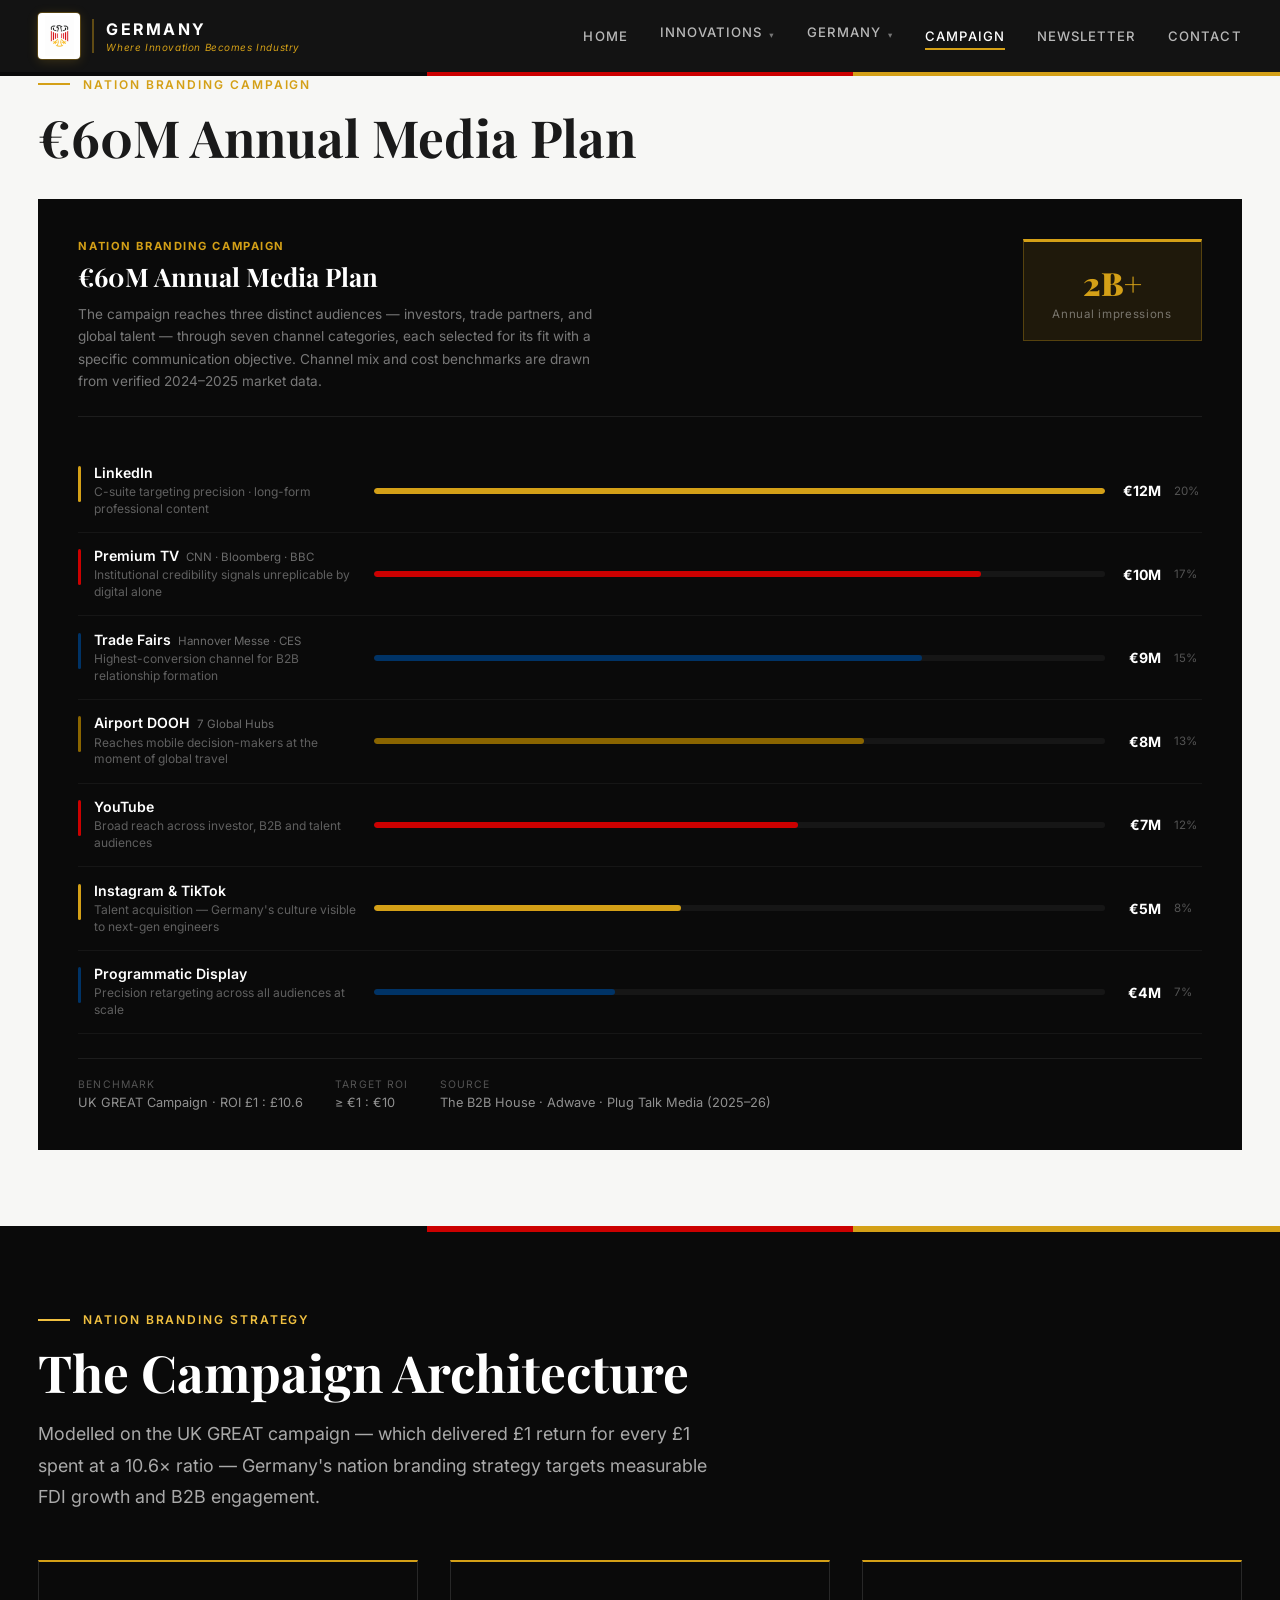
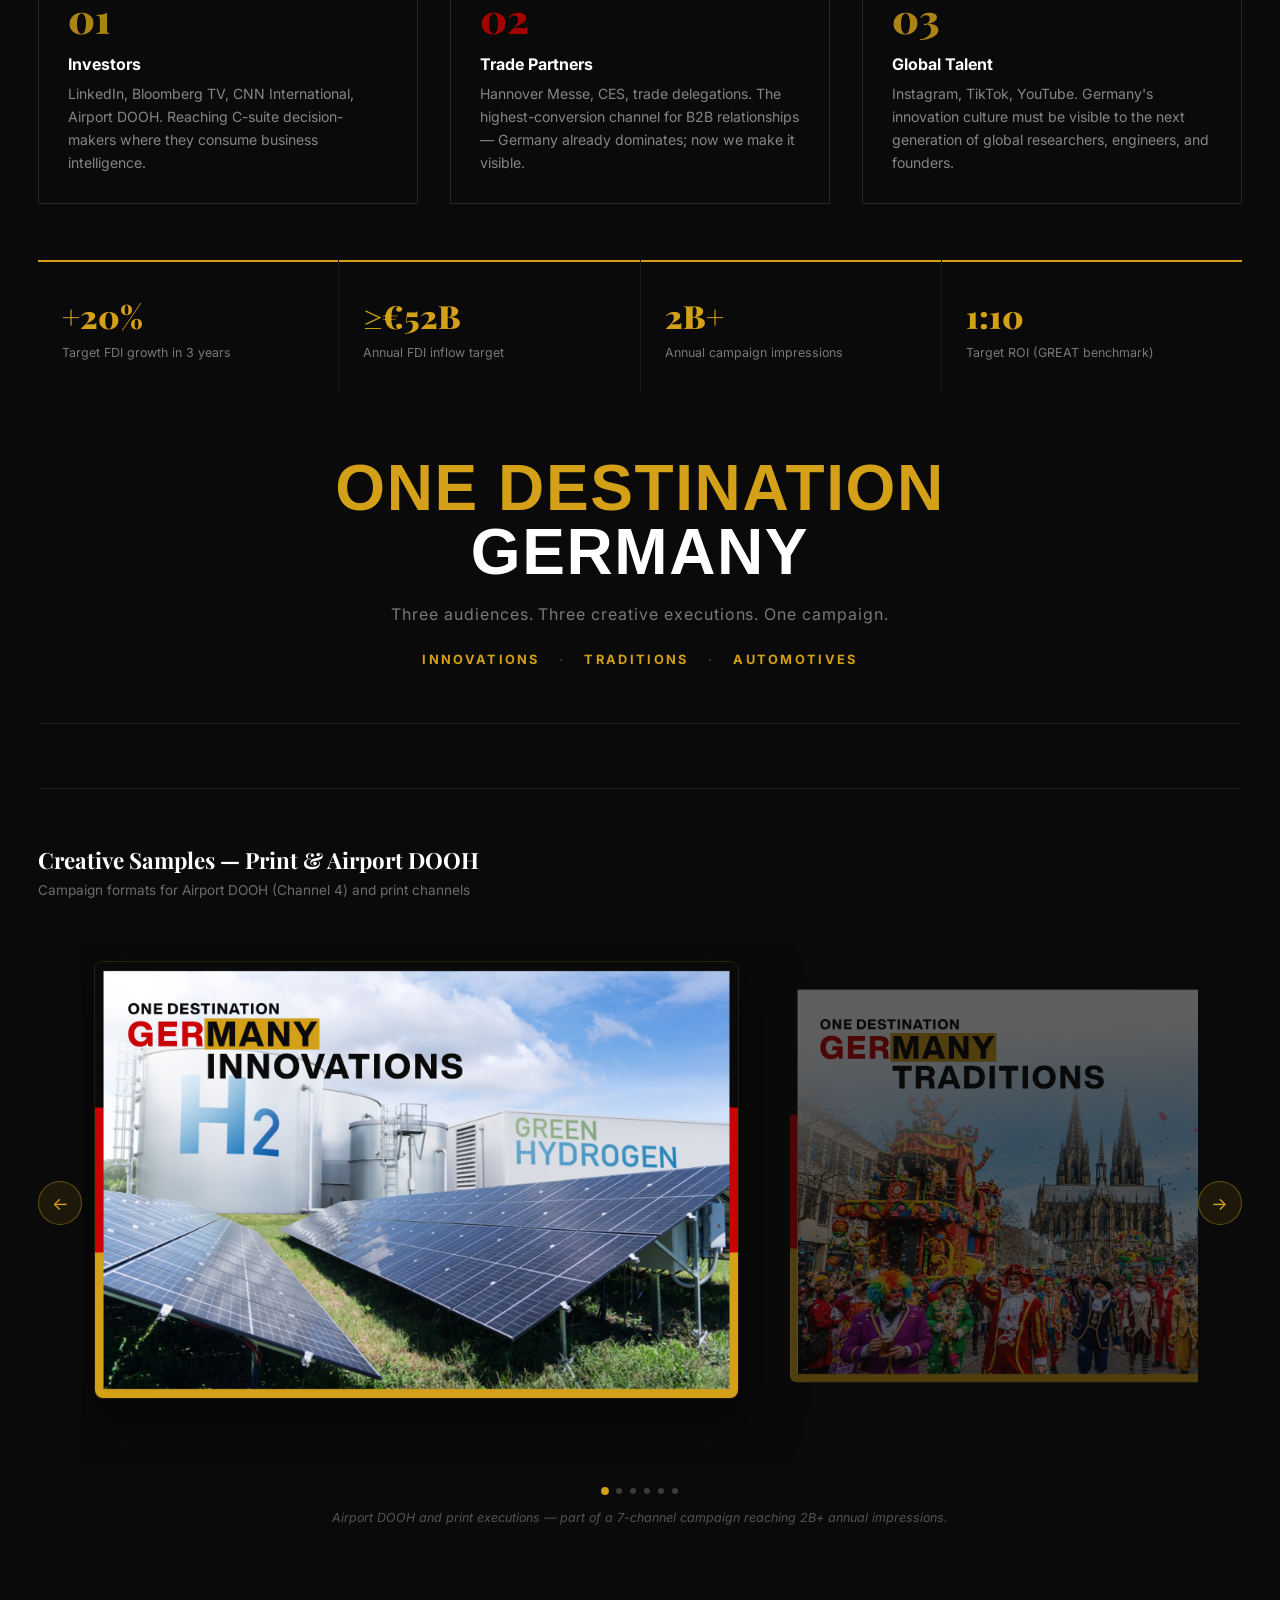
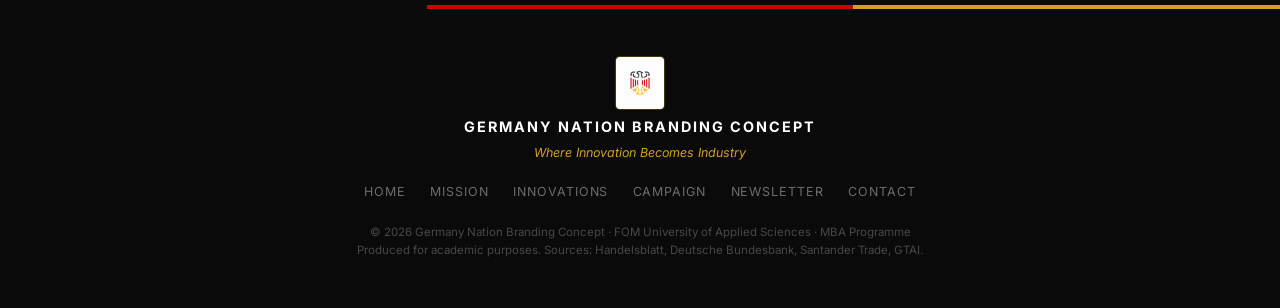
==== campaign.html @ e17a3cd0 "Add GerMANY page, dropdown nav, ONE DESTINATION block, and hash-to-tab JS - New germany.html: 3 full" ====
<!DOCTYPE html>
<html lang="en">
<head>
  <meta charset="UTF-8" />
  <meta name="viewport" content="width=device-width, initial-scale=1.0" />
  <title>Campaign Architecture — Germany Innovation</title>
  <link rel="preconnect" href="https://fonts.googleapis.com" />
  <link href="https://fonts.googleapis.com/css2?family=Playfair+Display:ital,wght@0,400;0,700;0,900;1,400&family=Inter:wght@300;400;500;600;700&display=swap" rel="stylesheet" />
  <link rel="stylesheet" href="style.css" />
</head>
<body>


<!-- ═══════════════════════════════════════════════
     NAVBAR
════════════════════════════════════════════════ -->
<header class="navbar" id="navbar">
  <div class="navbar__inner">
    <a href="index.html" class="navbar__logo">
      <img src="images/Adler_modern.png" class="logo-bundesadler" alt="Bundesadler" />
      <span class="logo-text">GERMANY<span class="logo-sub">Where Innovation Becomes Industry</span></span>
    </a>

        <nav class="navbar__links" id="navLinks">
      <a href="index.html" class="nav-link">Home</a>
      <div class="nav-dropdown">
        <a href="innovations.html" class="nav-link has-dropdown">Innovations <span class="nav-caret">&#9662;</span></a>
        <div class="nav-dropdown__menu">
          <a href="innovations.html#energy">Energy</a>
          <a href="innovations.html#ai">Artificial Intelligence</a>
          <a href="innovations.html#semicon">Semiconductors</a>
          <a href="innovations.html#biotech">Biomedical</a>
          <a href="innovations.html#quantum">Quantum</a>
          <a href="innovations.html#photonics">Photonics</a>
        </div>
      </div>
      <div class="nav-dropdown">
        <a href="germany.html" class="nav-link has-dropdown">GerMANY <span class="nav-caret">&#9662;</span></a>
        <div class="nav-dropdown__menu">
          <a href="germany.html#innovations">GerMANY Innovations</a>
          <a href="germany.html#traditions">GerMANY Traditions</a>
          <a href="germany.html#automotives">GerMANY Automotives</a>
        </div>
      </div>
      <a href="campaign.html" class="nav-link active">Campaign</a>
      <a href="newsletter.html" class="nav-link">Newsletter</a>
      <a href="contact.html" class="nav-link">Contact</a>
    </nav>

    <button class="hamburger" id="hamburger" aria-label="Menu">
      <span></span><span></span><span></span>
    </button>
  </div>
  <!-- German flag stripe -->
  <div class="flag-stripe">
    <div class="stripe black"></div>
    <div class="stripe red"></div>
    <div class="stripe gold"></div>
  </div>
</header>

<!-- MEDIA PLAN -->
<section class="section mission" id="media-plan">
  <div class="section__inner">
    <div class="section__label"><div class="label-line"></div>Nation Branding Campaign</div>
    <h2 class="section__title">€60M Annual Media Plan</h2>
    <!-- Media Plan -->
    <div class="media-plan">
      <div class="media-plan__header">
        <div class="media-plan__title-block">
          <span class="media-plan__label">Nation Branding Campaign</span>
          <h3 class="media-plan__title">€60M Annual Media Plan</h3>
          <p class="media-plan__intro">
            The campaign reaches three distinct audiences — investors, trade partners, and global talent —
            through seven channel categories, each selected for its fit with a specific communication objective.
            Channel mix and cost benchmarks are drawn from verified 2024–2025 market data.
          </p>
        </div>
        <div class="media-plan__total-box">
          <span class="mt-num">2B+</span>
          <span class="mt-label">Annual impressions</span>
        </div>
      </div>

      <div class="media-grid">
        <div class="media-item" data-audience="Investors · B2B">
          <div class="mi-left">
            <div class="mi-color" style="background:#D4A017"></div>
            <div class="mi-meta">
              <span class="mi-channel">LinkedIn</span>
              <span class="mi-why">C-suite targeting precision · long-form professional content</span>
            </div>
          </div>
          <div class="mi-right">
            <div class="mi-bar-wrap">
              <div class="mi-bar" style="--w:100%; background:#D4A017"></div>
            </div>
            <div class="mi-figures">
              <span class="mi-budget">€12M</span>
              <span class="mi-share">20%</span>
            </div>
          </div>
        </div>

        <div class="media-item" data-audience="Investors">
          <div class="mi-left">
            <div class="mi-color" style="background:#CC0000"></div>
            <div class="mi-meta">
              <span class="mi-channel">Premium TV <span class="mi-sub">CNN · Bloomberg · BBC</span></span>
              <span class="mi-why">Institutional credibility signals unreplicable by digital alone</span>
            </div>
          </div>
          <div class="mi-right">
            <div class="mi-bar-wrap">
              <div class="mi-bar" style="--w:83%; background:#CC0000"></div>
            </div>
            <div class="mi-figures">
              <span class="mi-budget">€10M</span>
              <span class="mi-share">17%</span>
            </div>
          </div>
        </div>

        <div class="media-item" data-audience="Investors · B2B">
          <div class="mi-left">
            <div class="mi-color" style="background:#003366"></div>
            <div class="mi-meta">
              <span class="mi-channel">Trade Fairs <span class="mi-sub">Hannover Messe · CES</span></span>
              <span class="mi-why">Highest-conversion channel for B2B relationship formation</span>
            </div>
          </div>
          <div class="mi-right">
            <div class="mi-bar-wrap">
              <div class="mi-bar" style="--w:75%; background:#003366"></div>
            </div>
            <div class="mi-figures">
              <span class="mi-budget">€9M</span>
              <span class="mi-share">15%</span>
            </div>
          </div>
        </div>

        <div class="media-item" data-audience="Investors · B2B">
          <div class="mi-left">
            <div class="mi-color" style="background:#8a6500"></div>
            <div class="mi-meta">
              <span class="mi-channel">Airport DOOH <span class="mi-sub">7 Global Hubs</span></span>
              <span class="mi-why">Reaches mobile decision-makers at the moment of global travel</span>
            </div>
          </div>
          <div class="mi-right">
            <div class="mi-bar-wrap">
              <div class="mi-bar" style="--w:67%; background:#8a6500"></div>
            </div>
            <div class="mi-figures">
              <span class="mi-budget">€8M</span>
              <span class="mi-share">13%</span>
            </div>
          </div>
        </div>

        <div class="media-item" data-audience="All Groups">
          <div class="mi-left">
            <div class="mi-color" style="background:#CC0000"></div>
            <div class="mi-meta">
              <span class="mi-channel">YouTube</span>
              <span class="mi-why">Broad reach across investor, B2B and talent audiences</span>
            </div>
          </div>
          <div class="mi-right">
            <div class="mi-bar-wrap">
              <div class="mi-bar" style="--w:58%; background:#CC0000"></div>
            </div>
            <div class="mi-figures">
              <span class="mi-budget">€7M</span>
              <span class="mi-share">12%</span>
            </div>
          </div>
        </div>

        <div class="media-item" data-audience="Talent">
          <div class="mi-left">
            <div class="mi-color" style="background:#D4A017"></div>
            <div class="mi-meta">
              <span class="mi-channel">Instagram &amp; TikTok</span>
              <span class="mi-why">Talent acquisition — Germany's culture visible to next-gen engineers</span>
            </div>
          </div>
          <div class="mi-right">
            <div class="mi-bar-wrap">
              <div class="mi-bar" style="--w:42%; background:#D4A017"></div>
            </div>
            <div class="mi-figures">
              <span class="mi-budget">€5M</span>
              <span class="mi-share">8%</span>
            </div>
          </div>
        </div>

        <div class="media-item" data-audience="All Groups">
          <div class="mi-left">
            <div class="mi-color" style="background:#003366"></div>
            <div class="mi-meta">
              <span class="mi-channel">Programmatic Display</span>
              <span class="mi-why">Precision retargeting across all audiences at scale</span>
            </div>
          </div>
          <div class="mi-right">
            <div class="mi-bar-wrap">
              <div class="mi-bar" style="--w:33%; background:#003366"></div>
            </div>
            <div class="mi-figures">
              <span class="mi-budget">€4M</span>
              <span class="mi-share">7%</span>
            </div>
          </div>
        </div>
      </div>

      <div class="media-plan__footer">
        <div class="mpf-item">
          <span class="mpf-label">Benchmark</span>
          <span class="mpf-val">UK GREAT Campaign · ROI £1 : £10.6</span>
        </div>
        <div class="mpf-item">
          <span class="mpf-label">Target ROI</span>
          <span class="mpf-val">≥ €1 : €10</span>
        </div>
        <div class="mpf-item">
          <span class="mpf-label">Source</span>
          <span class="mpf-val">The B2B House · Adwave · Plug Talk Media (2025–26)</span>
        </div>
      </div>
    </div>
  </div>
</section>

<!-- ═══════════════════════════════════════════════
     CAMPAIGN SECTION
════════════════════════════════════════════════ -->
<section class="section campaign" id="campaign">
  <div class="campaign__bg">
    <div class="campaign__flag-bar">
      <div class="fb black"></div>
      <div class="fb red"></div>
      <div class="fb gold"></div>
    </div>
  </div>
  <div class="section__inner campaign__inner">
    <div class="section__label light">
      <div class="label-line light"></div>
      Nation Branding Strategy
    </div>
    <h2 class="section__title light">The Campaign Architecture</h2>
    <p class="section__lead light">
      Modelled on the UK GREAT campaign — which delivered £1 return for every £1 spent at a 10.6× ratio —
      Germany's nation branding strategy targets measurable FDI growth and B2B engagement.
    </p>

    <div class="campaign__pillars">
      <div class="pillar">
        <div class="pillar__num gold-text">01</div>
        <h4>Investors</h4>
        <p>LinkedIn, Bloomberg TV, CNN International, Airport DOOH. Reaching C-suite decision-makers where they consume business intelligence.</p>
      </div>
      <div class="pillar">
        <div class="pillar__num red-text">02</div>
        <h4>Trade Partners</h4>
        <p>Hannover Messe, CES, trade delegations. The highest-conversion channel for B2B relationships — Germany already dominates; now we make it visible.</p>
      </div>
      <div class="pillar">
        <div class="pillar__num gold-text">03</div>
        <h4>Global Talent</h4>
        <p>Instagram, TikTok, YouTube. Germany's innovation culture must be visible to the next generation of global researchers, engineers, and founders.</p>
      </div>
    </div>

    <div class="kpi-row">
      <div class="kpi"><span class="kpi-val">+20%</span><span class="kpi-label">Target FDI growth in 3 years</span></div>
      <div class="kpi"><span class="kpi-val">≥€52B</span><span class="kpi-label">Annual FDI inflow target</span></div>
      <div class="kpi"><span class="kpi-val">2B+</span><span class="kpi-label">Annual campaign impressions</span></div>
      <div class="kpi"><span class="kpi-val">1:10</span><span class="kpi-label">Target ROI (GREAT benchmark)</span></div>
    </div>

    <!-- ── ONE DESTINATION ──────────────────────────────── -->
    <div class="one-dest">
      <div class="one-dest__headline">
        <span class="one-dest__od">ONE DESTINATION</span>
        <span class="one-dest__name">GerMANY</span>
      </div>
      <p class="one-dest__sub">Three audiences. Three creative executions. One campaign.</p>
      <div class="one-dest__labels">
        <a href="germany.html#innovations" class="one-dest__label">INNOVATIONS</a>
        <span class="one-dest__dot">&middot;</span>
        <a href="germany.html#traditions" class="one-dest__label">TRADITIONS</a>
        <span class="one-dest__dot">&middot;</span>
        <a href="germany.html#automotives" class="one-dest__label">AUTOMOTIVES</a>
      </div>
    </div>

    <!-- ── Poster Carousel ─────────────────────────────── -->
    <div class="carousel-block">
      <h3 class="carousel-block__title">Creative Samples — Print &amp; Airport DOOH</h3>
      <p class="carousel-block__sub">Campaign formats for Airport DOOH (Channel 4) and print channels</p>

      <div class="carousel" id="posterCarousel">
        <button class="carousel__arrow carousel__arrow--prev" onclick="carouselPrev()" aria-label="Previous">&#8592;</button>
        <div class="carousel__track-wrap">
          <div class="carousel__track" id="carouselTrack">
            <div class="carousel__slide">
              <img src="images/poster-innovations-hydrogen.jpeg" alt="Innovations — Green Hydrogen" />
            </div>
            <div class="carousel__slide">
              <img src="images/poster-traditions-carnival.jpeg" alt="Traditions — Cologne Carnival" />
            </div>
            <div class="carousel__slide">
              <img src="images/poster-traditions-christmas.jpeg" alt="Traditions — Dresden Christmas Market" />
            </div>
            <div class="carousel__slide">
              <img src="images/poster-automotives-mercedes.jpeg" alt="Automotives — Mercedes" />
            </div>
            <div class="carousel__slide">
              <img src="images/poster-mockup-airport.jpeg" alt="Airport DOOH Mockup" />
            </div>
            <div class="carousel__slide">
              <img src="images/poster-mockup-newspaper.jpeg" alt="Newspaper Print Mockup" />
            </div>
          </div>
        </div>
        <button class="carousel__arrow carousel__arrow--next" onclick="carouselNext()" aria-label="Next">&#8594;</button>
      </div>

      <div class="carousel__dots" id="carouselDots"></div>
      <p class="carousel__caption">Airport DOOH and print executions — part of a 7-channel campaign reaching 2B+ annual impressions.</p>
    </div>

  </div>
</section>

<!-- ═══════════════════════════════════════════════
     FOOTER
════════════════════════════════════════════════ -->
<footer class="footer">
  <div class="flag-stripe">
    <div class="stripe black"></div>
    <div class="stripe red"></div>
    <div class="stripe gold"></div>
  </div>
  <div class="footer__inner">
    <div class="footer__brand">
      <img src="images/Adler_modern.png" class="footer-adler" alt="Bundesadler" />
      <span class="footer__name">GERMANY NATION BRANDING CONCEPT</span>
      <span class="footer__tagline">Where Innovation Becomes Industry</span>
    </div>
    <div class="footer__links">
      <a href="index.html">Home</a>
      <a href="index.html">Mission</a>
      <a href="innovations.html">Innovations</a>
      <a href="campaign.html">Campaign</a>
      <a href="newsletter.html">Newsletter</a>
      <a href="contact.html">Contact</a>
    </div>
    <div class="footer__copy">
      © 2026 Germany Nation Branding Concept · FOM University of Applied Sciences · MBA Programme<br/>
      Produced for academic purposes. Sources: Handelsblatt, Deutsche Bundesbank, Santander Trade, GTAI.
    </div>
  </div>
</footer>
<script src="script.js"></script>
</body>
</html>
---- style.css ----
/* ═══════════════════════════════════════════════
   VARIABLES & RESET
════════════════════════════════════════════════ */
:root {
  --black:   #0a0a0a;
  --red:     #CC0000;
  --gold:    #D4A017;
  --gold-lt: #F0C040;
  --navy:    #003366;
  --white:   #FFFFFF;
  --grey-1:  #F7F7F5;
  --grey-2:  #E8E6E0;
  --grey-3:  #999;
  --text:    #1a1a1a;

  --ff-serif: 'Playfair Display', Georgia, serif;
  --ff-sans:  'Inter', system-ui, sans-serif;

  --nav-h: 72px;
  --max-w: 1760px;
  --pad:   clamp(1.5rem, 3vw, 3.5rem);
}

*, *::before, *::after { box-sizing: border-box; margin: 0; padding: 0; }
html { scroll-behavior: smooth; font-size: 16px; }
body { font-family: var(--ff-sans); color: var(--text); background: var(--white); overflow-x: hidden; }
img, svg { display: block; }
a { color: inherit; text-decoration: none; }
button { cursor: pointer; border: none; background: none; font-family: var(--ff-sans); }

/* ═══════════════════════════════════════════════
   FLAG STRIPE
════════════════════════════════════════════════ */
.flag-stripe { display: flex; height: 4px; width: 100%; }
.flag-stripe .stripe { flex: 1; }
.stripe.black, .fb.black { background: var(--black); }
.stripe.red,   .fb.red   { background: var(--red); }
.stripe.gold,  .fb.gold  { background: var(--gold); }

/* ═══════════════════════════════════════════════
   NAVBAR
════════════════════════════════════════════════ */
.navbar {
  position: fixed; top: 0; left: 0; right: 0; z-index: 1000;
  background: rgba(10,10,10,0.96);
  backdrop-filter: blur(12px);
  -webkit-backdrop-filter: blur(12px);
  transition: box-shadow 0.3s;
}
.navbar.scrolled { box-shadow: 0 2px 24px rgba(0,0,0,0.4); }
.navbar__inner {
  max-width: var(--max-w);
  margin: 0 auto;
  padding: 0 var(--pad);
  height: var(--nav-h);
  display: flex;
  align-items: center;
  justify-content: space-between;
}

.navbar__logo {
  display: flex; align-items: center; gap: 0.75rem;
  font-family: var(--ff-sans); font-weight: 700; color: var(--white);
  letter-spacing: 0.04em;
}
.logo-bundesadler {
  width: 42px; height: 46px;
  object-fit: contain;
  flex-shrink: 0;
  background: white;
  border-radius: 4px;
  padding: 3px;
  box-shadow: 0 0 0 1px rgba(212,160,23,0.3), 0 2px 12px rgba(212,160,23,0.2);
  transition: box-shadow 0.3s;
}
.navbar__logo:hover .logo-bundesadler {
  box-shadow: 0 0 0 2px var(--gold), 0 4px 20px rgba(212,160,23,0.4);
}
.logo-text {
  font-size: 1rem; letter-spacing: 0.14em; color: var(--white);
  text-transform: uppercase;
  border-left: 2px solid rgba(212,160,23,0.4);
  padding-left: 0.75rem;
}
.logo-sub {
  color: var(--gold); font-weight: 400; font-size: 0.62rem;
  display: block; letter-spacing: 0.06em;
  text-transform: none; margin-top: 2px;
  font-style: italic;
}

.navbar__links { display: flex; gap: 2rem; }
.nav-link {
  font-size: 0.82rem; font-weight: 500; letter-spacing: 0.08em;
  color: rgba(255,255,255,0.7); text-transform: uppercase;
  padding: 0.4rem 0; position: relative;
  transition: color 0.2s;
}
.nav-link::after {
  content: ''; position: absolute; bottom: 0; left: 0; right: 0;
  height: 2px; background: var(--gold);
  transform: scaleX(0); transform-origin: left;
  transition: transform 0.25s ease;
}
.nav-link:hover, .nav-link.active { color: var(--white); }
.nav-link:hover::after, .nav-link.active::after { transform: scaleX(1); }

/* ── Dropdown navigation ─────────────────────── */
.nav-caret { font-size: 0.65em; opacity: 0.6; margin-left: 2px; }
.nav-dropdown { position: relative; }
.nav-dropdown__menu {
  position: absolute;
  top: calc(100% + 14px); left: 50%;
  transform: translateX(-50%) translateY(-6px);
  min-width: 210px;
  background: rgba(10,10,10,0.98);
  border: 1px solid rgba(212,160,23,0.18);
  border-top: 2px solid var(--gold);
  padding: 0.4rem 0;
  opacity: 0; pointer-events: none;
  transition: opacity 0.18s ease, transform 0.18s ease;
  z-index: 500;
}
.nav-dropdown:hover .nav-dropdown__menu,
.nav-dropdown.open .nav-dropdown__menu {
  opacity: 1; pointer-events: auto;
  transform: translateX(-50%) translateY(0);
}
.nav-dropdown__menu a {
  display: block;
  padding: 0.55rem 1.2rem;
  font-size: 0.78rem; font-weight: 500;
  letter-spacing: 0.06em; text-transform: none;
  color: rgba(255,255,255,0.65);
  transition: color 0.15s, background 0.15s;
  white-space: nowrap;
}
.nav-dropdown__menu a:hover { color: var(--gold); background: rgba(212,160,23,0.05); }

.hamburger { display: none; flex-direction: column; gap: 5px; padding: 8px; }
.hamburger span { display: block; width: 24px; height: 2px; background: var(--white); transition: all 0.3s; }
.hamburger.open span:nth-child(1) { transform: translateY(7px) rotate(45deg); }
.hamburger.open span:nth-child(2) { opacity: 0; }
.hamburger.open span:nth-child(3) { transform: translateY(-7px) rotate(-45deg); }

/* ═══════════════════════════════════════════════
   HERO
════════════════════════════════════════════════ */
.hero {
  min-height: 100vh;
  background: var(--black);
  display: flex; align-items: center;
  padding: calc(var(--nav-h) + 2rem) var(--pad) 4rem;
  position: relative; overflow: hidden;
}

.hero__bg-text {
  position: absolute;
  font-family: var(--ff-serif);
  font-size: clamp(80px, 18vw, 220px);
  font-weight: 900;
  color: rgba(255,255,255,0.02);
  letter-spacing: 0.05em;
  top: 50%; left: 50%;
  transform: translate(-50%,-50%);
  white-space: nowrap;
  pointer-events: none;
  user-select: none;
}

.hero__content {
  max-width: var(--max-w); margin: 0 auto; position: relative; z-index: 2;
  flex: 1;
}
.hero__eyebrow {
  display: flex; align-items: center; gap: 0.5rem;
  font-size: 0.78rem; letter-spacing: 0.14em; text-transform: uppercase;
  color: rgba(255,255,255,0.5); margin-bottom: 1.5rem;
}
.flag-dot { width: 8px; height: 8px; border-radius: 50%; }
.black-dot { background: #444; }
.red-dot   { background: var(--red); }
.gold-dot  { background: var(--gold); }

.hero__title {
  font-family: var(--ff-serif);
  font-size: clamp(2.8rem, 7vw, 5.5rem);
  font-weight: 900;
  color: var(--white);
  line-height: 1.05;
  margin-bottom: 1.5rem;
}
.hero__title em {
  font-style: italic;
  color: var(--gold);
  display: block;
}

.hero__subtitle {
  font-size: clamp(1rem, 1.5vw, 1.2rem);
  color: rgba(255,255,255,0.6);
  max-width: 580px;
  line-height: 1.7;
  margin-bottom: 2.5rem;
}

.hero__stats {
  display: flex; gap: 1.5rem; flex-wrap: wrap;
  margin-bottom: 2.5rem;
}
.stat-card {
  background: rgba(255,255,255,0.04);
  border: 1px solid rgba(255,255,255,0.08);
  border-top: 2px solid var(--gold);
  padding: 1.2rem 2rem;
  flex: 1; min-width: 160px;
}
.stat-num {
  display: block; font-size: 1.5rem; font-weight: 700; color: var(--gold);
  font-family: var(--ff-serif); margin-bottom: 0.3rem;
}
.stat-label { font-size: 0.75rem; color: rgba(255,255,255,0.5); letter-spacing: 0.06em; }

.hero__cta { display: flex; gap: 1rem; flex-wrap: wrap; }

/* Buttons */
.btn {
  display: inline-flex; align-items: center;
  padding: 0.85rem 2rem;
  font-size: 0.85rem; font-weight: 600; letter-spacing: 0.08em; text-transform: uppercase;
  transition: all 0.25s;
}
.btn--gold {
  background: var(--gold); color: var(--black);
}
.btn--gold:hover { background: var(--gold-lt); transform: translateY(-2px); box-shadow: 0 8px 24px rgba(212,160,23,0.3); }
.btn--outline {
  border: 1px solid rgba(255,255,255,0.3); color: var(--white);
}
.btn--outline:hover { border-color: var(--gold); color: var(--gold); }
.btn--full { width: 100%; justify-content: center; }

/* ── Hero flag background (real photo) ────────── */
.hero__flag-bg {
  position: absolute;
  right: 0; top: 0; bottom: 0;
  width: 48%;
  overflow: hidden;
  pointer-events: none;
  clip-path: polygon(6% 0, 100% 0, 100% 100%, 0% 100%);
}
.hero__flag-photo {
  width: 100%; height: 100%;
  object-fit: cover;
  object-position: center;
  opacity: 0.35;
  display: block;
}
.hfb-grid {
  position: absolute; inset: 0;
  background-image:
    linear-gradient(rgba(255,255,255,0.04) 1px, transparent 1px),
    linear-gradient(90deg, rgba(255,255,255,0.04) 1px, transparent 1px);
  background-size: 44px 44px;
  z-index: 1;
}
/* Fade the flag into the black hero on the left */
.hero__flag-bg::before {
  content: '';
  position: absolute; inset: 0; z-index: 2;
  background: linear-gradient(to right, var(--black) 0%, rgba(10,10,10,0.5) 30%, transparent 60%);
}
/* Bottom fade */
.hero__flag-bg::after {
  content: '';
  position: absolute; inset: 0; z-index: 2;
  background: linear-gradient(to top, var(--black) 0%, transparent 20%);
}

/* Eagle */
.hero__eagle {
  position: absolute; right: clamp(2rem, 7vw, 7rem); top: 50%;
  transform: translateY(-50%);
  width: clamp(180px, 24vw, 320px);
  pointer-events: none;
  z-index: 4;
  filter: drop-shadow(0 8px 40px rgba(0,0,0,0.8));
}
.eagle-img {
  width: 100%; height: auto;
  display: block;
  /* Invert black eagle → white, then screen removes the black bg */
  filter: invert(1) drop-shadow(0 0 32px rgba(255,255,255,0.15));
  mix-blend-mode: screen;
  opacity: 0.88;
}

/* Scroll indicator */
.hero__scroll {
  position: absolute; bottom: 2rem; left: 50%;
  transform: translateX(-50%);
  display: flex; flex-direction: column; align-items: center; gap: 0.5rem;
  font-size: 0.7rem; letter-spacing: 0.14em; text-transform: uppercase;
  color: rgba(255,255,255,0.3);
}
.scroll-line {
  width: 1px; height: 40px;
  background: linear-gradient(to bottom, rgba(255,255,255,0.3), transparent);
  animation: scrollPulse 2s ease-in-out infinite;
}
@keyframes scrollPulse { 0%,100%{opacity:0.3} 50%{opacity:1} }

/* ═══════════════════════════════════════════════
   SECTIONS SHARED
════════════════════════════════════════════════ */
.section { padding: clamp(4rem, 6vw, 6rem) var(--pad); }
.section__inner { max-width: var(--max-w); margin: 0 auto; width: 100%; }
.section__label {
  display: flex; align-items: center; gap: 0.8rem;
  font-size: 0.75rem; font-weight: 600; letter-spacing: 0.16em; text-transform: uppercase;
  color: var(--gold); margin-bottom: 1rem;
}
.section__label.light { color: var(--gold-lt); }
.label-line { width: 32px; height: 2px; background: var(--gold); }
.label-line.light { background: var(--gold-lt); }
.section__title {
  font-family: var(--ff-serif);
  font-size: clamp(2rem, 4vw, 3.2rem);
  font-weight: 700; line-height: 1.15;
  margin-bottom: 1rem;
}
.section__title.light { color: var(--white); }
.section__lead {
  font-size: clamp(1rem, 1.4vw, 1.15rem);
  color: var(--grey-3); line-height: 1.75;
  max-width: 700px; margin-bottom: 3rem;
}
.section__lead.light { color: rgba(255,255,255,0.65); }

/* ═══════════════════════════════════════════════
   MISSION
════════════════════════════════════════════════ */
.mission { background: var(--grey-1); }
.mission__grid {
  display: grid;
  grid-template-columns: repeat(4, 1fr);
  gap: 1.5rem; margin-bottom: 4rem;
}
.mission__card {
  background: var(--white);
  padding: 2rem;
  border-bottom: 3px solid transparent;
  transition: border-color 0.3s, box-shadow 0.3s;
}
.mission__card:hover { border-color: var(--gold); box-shadow: 0 8px 32px rgba(0,0,0,0.08); }
.card-icon { font-size: 1.8rem; margin-bottom: 1rem; }
.mission__card h3 { font-size: 1.05rem; font-weight: 700; margin-bottom: 0.6rem; }
.mission__card p { font-size: 0.9rem; color: #555; line-height: 1.65; }

.positioning {
  background: var(--black); padding: 3rem;
  text-align: center; margin-bottom: 3rem;
  position: relative;
}
.positioning::before, .positioning::after {
  content: ''; position: absolute; left: 0; right: 0; height: 3px;
}
.positioning::before { top: 0; background: linear-gradient(to right, var(--black), var(--red), var(--gold)); }
.positioning::after  { bottom: 0; background: linear-gradient(to right, var(--gold), var(--red), var(--black)); }
.positioning__quote {
  font-family: var(--ff-serif); font-style: italic;
  font-size: clamp(1.1rem, 2.2vw, 1.6rem);
  color: var(--white); line-height: 1.5;
  margin-bottom: 0.8rem;
}
.positioning__label { font-size: 0.75rem; color: var(--gold); letter-spacing: 0.12em; text-transform: uppercase; }

/* ── Media Plan ─────────────────────────────────── */
.media-plan {
  background: var(--black);
  padding: 2.5rem;
  margin-top: 2rem;
}
.media-plan__header {
  display: flex; justify-content: space-between; align-items: flex-start;
  gap: 2rem; flex-wrap: wrap; margin-bottom: 2rem;
  border-bottom: 1px solid rgba(255,255,255,0.08);
  padding-bottom: 1.5rem;
}
.media-plan__label {
  font-size: 0.7rem; font-weight: 700; letter-spacing: 0.14em;
  text-transform: uppercase; color: var(--gold); margin-bottom: 0.4rem;
  display: block;
}
.media-plan__title {
  font-family: var(--ff-serif); font-size: 1.6rem; font-weight: 700;
  color: var(--white); margin-bottom: 0.6rem;
}
.media-plan__intro {
  font-size: 0.85rem; color: rgba(255,255,255,0.45); line-height: 1.65;
  max-width: 520px;
}
.media-plan__total-box {
  background: rgba(212,160,23,0.1);
  border: 1px solid rgba(212,160,23,0.3);
  border-top: 3px solid var(--gold);
  padding: 1.2rem 1.8rem;
  text-align: center; flex-shrink: 0;
}
.mt-num  { display: block; font-family: var(--ff-serif); font-size: 2rem; font-weight: 900; color: var(--gold); }
.mt-label { display: block; font-size: 0.72rem; color: rgba(255,255,255,0.4); margin-top: 0.2rem; letter-spacing: 0.06em; }

/* Channel rows */
.media-grid { display: flex; flex-direction: column; gap: 0; }
.media-item {
  display: flex; align-items: center;
  gap: 1rem; padding: 0.9rem 0;
  border-bottom: 1px solid rgba(255,255,255,0.05);
  flex-wrap: wrap;
}
.media-item::before {
  content: attr(data-audience);
  display: none; /* shown on hover via JS if needed */
}
.mi-left {
  display: flex; align-items: flex-start; gap: 0.8rem;
  flex: 0 0 280px; min-width: 220px;
}
.mi-color { width: 3px; min-height: 36px; border-radius: 2px; flex-shrink: 0; margin-top: 2px; }
.mi-meta { display: flex; flex-direction: column; gap: 0.2rem; }
.mi-channel {
  font-size: 0.88rem; font-weight: 600; color: var(--white);
  display: flex; align-items: baseline; gap: 0.4rem; flex-wrap: wrap;
}
.mi-sub { font-size: 0.72rem; font-weight: 400; color: rgba(255,255,255,0.4); }
.mi-why { font-size: 0.75rem; color: rgba(255,255,255,0.35); line-height: 1.4; }

.mi-right {
  display: flex; align-items: center; gap: 1rem; flex: 1; min-width: 160px;
}
.mi-bar-wrap {
  flex: 1; background: rgba(255,255,255,0.05);
  height: 6px; border-radius: 3px; overflow: hidden;
}
.mi-bar {
  height: 100%; width: var(--w);
  border-radius: 3px;
  transition: width 1.2s ease;
}
.mi-figures {
  display: flex; gap: 0.8rem; align-items: center;
  flex-shrink: 0;
}
.mi-budget { font-size: 0.88rem; font-weight: 700; color: var(--white); width: 40px; text-align: right; }
.mi-share  { font-size: 0.72rem; color: rgba(255,255,255,0.3); width: 28px; }

/* Footer row */
.media-plan__footer {
  display: flex; gap: 2rem; flex-wrap: wrap;
  margin-top: 1.5rem;
  padding-top: 1.2rem;
  border-top: 1px solid rgba(255,255,255,0.08);
}
.mpf-item { display: flex; flex-direction: column; gap: 0.2rem; }
.mpf-label { font-size: 0.65rem; color: rgba(255,255,255,0.3); text-transform: uppercase; letter-spacing: 0.1em; }
.mpf-val   { font-size: 0.8rem; color: rgba(255,255,255,0.55); }

/* ═══════════════════════════════════════════════
   INNOVATIONS
════════════════════════════════════════════════ */
.innovations { background: var(--white); }

.tabs {
  display: flex; gap: 0.5rem; flex-wrap: wrap;
  border-bottom: 2px solid var(--grey-2);
  margin-bottom: 2.5rem;
}
.tab-btn {
  padding: 0.7rem 1.5rem;
  font-size: 0.85rem; font-weight: 600;
  color: var(--grey-3);
  border-bottom: 3px solid transparent;
  margin-bottom: -2px;
  transition: all 0.2s;
  letter-spacing: 0.02em;
}
.tab-btn:hover { color: var(--text); }
.tab-btn.active { color: var(--navy); border-bottom-color: var(--gold); }

.tab-content { display: none; }
.tab-content.active { display: block; }

.spotlight-hero {
  background: var(--grey-1);
  padding: 2rem 2.5rem;
  border-left: 4px solid var(--gold);
  margin-bottom: 2rem;
  position: relative;
}
.spotlight-badge {
  display: inline-block;
  background: var(--gold); color: var(--black);
  font-size: 0.7rem; font-weight: 700; letter-spacing: 0.1em; text-transform: uppercase;
  padding: 0.25rem 0.75rem;
  margin-bottom: 0.8rem;
}
.spotlight-hero h3 {
  font-family: var(--ff-serif); font-size: clamp(1.2rem, 2.5vw, 1.8rem);
  margin-bottom: 0.8rem;
}
.spotlight-lead { font-size: 1rem; color: #555; line-height: 1.7; }

.company-cards {
  display: grid;
  grid-template-columns: repeat(3, 1fr);
  gap: 1.5rem; margin-bottom: 2rem;
}
.company-card {
  border: 1px solid var(--grey-2);
  padding: 1.5rem;
  transition: box-shadow 0.25s, border-color 0.25s;
}
.company-card:hover { box-shadow: 0 8px 32px rgba(0,0,0,0.1); border-color: var(--gold); }
.company-card.featured { border-top: 3px solid var(--gold); }
.company-card__header {
  display: flex; align-items: flex-start; gap: 1rem;
  margin-bottom: 1rem; flex-wrap: wrap;
}
.company-icon {
  width: 42px; height: 42px; border-radius: 6px;
  display: flex; align-items: center; justify-content: center;
  font-size: 1.2rem; flex-shrink: 0;
}
.company-card__header h4 { font-size: 1rem; font-weight: 700; margin-bottom: 0.15rem; }
.company-city { font-size: 0.75rem; color: var(--grey-3); }
.company-badge {
  margin-left: auto;
  background: var(--gold); color: var(--black);
  font-size: 0.68rem; font-weight: 700; letter-spacing: 0.08em;
  padding: 0.2rem 0.6rem; white-space: nowrap;
}
.company-card p { font-size: 0.9rem; color: #444; line-height: 1.65; margin-bottom: 1rem; }
.company-milestones { display: flex; gap: 1rem; flex-wrap: wrap; margin-bottom: 1rem; }
.milestone {
  display: flex; flex-direction: column;
  background: var(--grey-1); padding: 0.5rem 0.8rem;
}
.m-year { font-size: 0.82rem; font-weight: 700; color: var(--navy); }
.m-text  { font-size: 0.72rem; color: var(--grey-3); }
.company-quote {
  border-left: 3px solid var(--gold);
  padding: 0.5rem 0.8rem;
  font-style: italic; font-size: 0.88rem;
  color: #555; margin: 0;
}
.company-quote cite { display: block; font-style: normal; font-size: 0.75rem; color: var(--grey-3); margin-top: 0.3rem; }

.data-strip {
  display: grid; grid-template-columns: repeat(auto-fit, minmax(150px, 1fr));
  gap: 1px; background: var(--grey-2);
  margin-top: 1rem;
}
.data-item {
  background: var(--grey-1);
  padding: 1.2rem; display: flex; flex-direction: column; gap: 0.3rem;
}
.data-item strong { font-size: 1.4rem; color: var(--navy); font-family: var(--ff-serif); }
.data-item span   { font-size: 0.78rem; color: var(--grey-3); }

.coming-soon-note {
  background: var(--grey-1); border: 1px dashed var(--grey-2);
  padding: 1.5rem; text-align: center;
  font-size: 0.95rem; color: #555;
  display: flex; align-items: center; justify-content: center; gap: 0.6rem;
  margin-top: 1rem;
}

/* ═══════════════════════════════════════════════
   CAMPAIGN
════════════════════════════════════════════════ */
.campaign { background: var(--black); padding: 0; }
.campaign__bg {
  width: 100%; overflow: hidden;
}
.campaign__flag-bar {
  display: flex; height: 6px;
}
.fb { flex: 1; }
.campaign__inner { padding: 5rem var(--pad); }

.campaign__pillars {
  display: grid; grid-template-columns: repeat(3, 1fr);
  gap: 2rem; margin-bottom: 3.5rem;
}
.pillar {
  border: 1px solid rgba(255,255,255,0.12);
  border-top: 2px solid var(--gold);
  padding: 1.8rem;
  transition: border-color 0.3s, box-shadow 0.3s;
}
.pillar:hover { border-color: rgba(212,160,23,0.5); box-shadow: 0 8px 32px rgba(212,160,23,0.08); }
.pillar__num {
  font-family: var(--ff-serif); font-size: 2.5rem; font-weight: 900;
  opacity: 0.8; margin-bottom: 0.6rem;
}
.gold-text { color: var(--gold); }
.red-text  { color: var(--red); }
.pillar h4 { font-size: 1rem; font-weight: 700; color: var(--white); margin-bottom: 0.5rem; }
.pillar p  { font-size: 0.88rem; color: rgba(255,255,255,0.5); line-height: 1.65; }

.kpi-row {
  display: grid; grid-template-columns: repeat(4, 1fr);
  gap: 1px; background: rgba(255,255,255,0.06);
}
.kpi {
  background: var(--black); padding: 2rem 1.5rem;
  display: flex; flex-direction: column; gap: 0.5rem;
  border-top: 2px solid var(--gold);
}
.kpi-val   { font-family: var(--ff-serif); font-size: 2rem; font-weight: 900; color: var(--gold); }
.kpi-label { font-size: 0.78rem; color: rgba(255,255,255,0.45); }

/* ═══════════════════════════════════════════════
   NEWSLETTER
════════════════════════════════════════════════ */
.newsletter-sec { background: var(--grey-1); }

.issues-preview {
  display: grid; grid-template-columns: repeat(3, 1fr);
  gap: 1.5rem; margin-bottom: 3rem;
}
.issue-card {
  background: var(--white);
  padding: 1.8rem;
  border: 1px solid var(--grey-2);
  position: relative;
  transition: box-shadow 0.25s;
}
.issue-card:hover { box-shadow: 0 8px 32px rgba(0,0,0,0.08); }
.active-issue { border-top: 3px solid var(--gold); }
.issue-card__vol { font-size: 0.72rem; color: var(--grey-3); letter-spacing: 0.1em; text-transform: uppercase; margin-bottom: 0.5rem; }
.issue-card__tag {
  display: inline-block; font-size: 0.72rem; font-weight: 700;
  padding: 0.2rem 0.6rem; margin-bottom: 0.8rem; letter-spacing: 0.06em;
}
.energy-tag  { background: rgba(204,0,0,0.1); color: var(--red); }
.ai-tag      { background: rgba(0,51,102,0.1); color: var(--navy); }
.semicon-tag { background: rgba(212,160,23,0.15); color: #8a6500; }

.btn-download {
  display: inline-block; margin-top: 1.2rem;
  padding: 0.5rem 1.1rem;
  border: 1px solid var(--gold); color: var(--gold);
  font-size: 0.78rem; font-weight: 600; letter-spacing: 0.08em;
  text-transform: uppercase; transition: background 0.2s, color 0.2s;
}
.btn-download:hover { background: var(--gold); color: var(--black); }
.issue-card h4 { font-family: var(--ff-serif); font-size: 1.15rem; font-weight: 700; margin-bottom: 0.6rem; }
.issue-card p  { font-size: 0.88rem; color: #555; line-height: 1.65; margin-bottom: 1rem; }
.issue-card__companies { font-size: 0.75rem; color: var(--grey-3); font-style: italic; }
.upcoming { opacity: 0.75; }
.upcoming-badge {
  position: absolute; top: 1rem; right: 1rem;
  background: var(--grey-2); color: var(--grey-3);
  font-size: 0.65rem; font-weight: 700; letter-spacing: 0.08em; text-transform: uppercase;
  padding: 0.2rem 0.6rem;
}

.subscribe-box {
  background: var(--white); padding: 2.5rem;
  border-top: 3px solid var(--gold);
  max-width: 600px;
}
.subscribe-box h3 { font-size: 1.2rem; font-weight: 700; margin-bottom: 0.4rem; }
.subscribe-box p  { font-size: 0.9rem; color: #555; margin-bottom: 1.5rem; }
.subscribe-form { display: flex; flex-direction: column; gap: 0.8rem; }
.form-input {
  width: 100%; padding: 0.85rem 1rem;
  border: 1px solid var(--grey-2); background: var(--grey-1);
  font-family: var(--ff-sans); font-size: 0.9rem; color: var(--text);
  outline: none; transition: border-color 0.2s;
}
.form-input:focus { border-color: var(--gold); background: var(--white); }
.form-select { appearance: none; cursor: pointer; }
.form-textarea { resize: vertical; min-height: 120px; }
.subscribe-confirm, .contact-confirm {
  display: none; margin-top: 1rem;
  background: rgba(0,100,0,0.08); color: #006400;
  padding: 0.8rem 1rem; font-size: 0.88rem;
  border-left: 3px solid #006400;
}

/* ═══════════════════════════════════════════════
   CONTACT
════════════════════════════════════════════════ */
.contact-sec { background: var(--white); }
.contact__inner { display: grid; grid-template-columns: 1fr 1fr; gap: 4rem; align-items: start; }
.contact__left p { font-size: 0.95rem; color: #555; line-height: 1.7; margin-bottom: 2rem; }
.contact-items { display: flex; flex-direction: column; gap: 0.8rem; }
.contact-item { display: flex; align-items: center; gap: 0.8rem; font-size: 0.9rem; }
.ci-icon { width: 32px; height: 32px; background: var(--gold); display: flex; align-items: center; justify-content: center; font-size: 0.9rem; flex-shrink: 0; }
.contact-form { display: flex; flex-direction: column; gap: 0.8rem; }

/* ═══════════════════════════════════════════════
   FOOTER
════════════════════════════════════════════════ */
.footer { background: var(--black); }
.footer__inner {
  max-width: var(--max-w); margin: 0 auto;
  padding: 3rem var(--pad);
  display: flex; flex-direction: column; align-items: center; gap: 1.5rem;
  text-align: center;
}
.footer__brand { display: flex; flex-direction: column; align-items: center; gap: 0.6rem; }
.footer-adler {
  width: 48px; height: 52px;
  object-fit: contain;
  background: white;
  border-radius: 4px;
  padding: 4px;
  box-shadow: 0 0 0 1px rgba(212,160,23,0.3);
}
.footer__name { font-size: 0.9rem; font-weight: 700; letter-spacing: 0.14em; color: var(--white); }
.footer__tagline { font-size: 0.78rem; color: var(--gold); font-style: italic; }
.footer__links { display: flex; gap: 1.5rem; flex-wrap: wrap; justify-content: center; }
.footer__links a { font-size: 0.78rem; color: rgba(255,255,255,0.4); letter-spacing: 0.08em; text-transform: uppercase; transition: color 0.2s; }
.footer__links a:hover { color: var(--gold); }
.footer__copy { font-size: 0.72rem; color: rgba(255,255,255,0.25); line-height: 1.6; }

/* ═══════════════════════════════════════════════
   RESPONSIVE
════════════════════════════════════════════════ */
@media (max-width: 1100px) {
  .mission__grid       { grid-template-columns: repeat(2, 1fr); }
  .company-cards       { grid-template-columns: repeat(2, 1fr); }
  .issues-preview      { grid-template-columns: repeat(2, 1fr); }
  .campaign__pillars   { grid-template-columns: repeat(3, 1fr); }
  .kpi-row             { grid-template-columns: repeat(4, 1fr); }
}

@media (max-width: 900px) {
  .contact__inner      { grid-template-columns: 1fr; gap: 2.5rem; }
  .campaign__pillars   { grid-template-columns: repeat(2, 1fr); }
  .kpi-row             { grid-template-columns: repeat(2, 1fr); }
}

@media (max-width: 768px) {
  .navbar__links {
    position: fixed; top: var(--nav-h); left: 0; right: 0;
    background: rgba(10,10,10,0.98);
    flex-direction: column; gap: 0;
    padding: 1rem 0; border-top: 1px solid rgba(255,255,255,0.06);
    transform: translateY(-100vh); opacity: 0;
    transition: transform 0.35s ease, opacity 0.35s ease;
    pointer-events: none;
  }
  .navbar__links.open { transform: translateY(0); opacity: 1; pointer-events: all; }
  .nav-link { padding: 1rem 2rem; font-size: 0.9rem; border-bottom: 1px solid rgba(255,255,255,0.04); }
  .nav-link::after { display: none; }
  .hamburger { display: flex; }
  .hero__eagle { display: none; }
  .hero__stats { gap: 1rem; }
  .stat-card { min-width: 120px; }
  .mission__grid     { grid-template-columns: 1fr; }
  .company-cards     { grid-template-columns: 1fr; }
  .campaign__pillars { grid-template-columns: 1fr; }
  .kpi-row           { grid-template-columns: repeat(2, 1fr); }
  .issues-preview    { grid-template-columns: 1fr; }
}


/* ═══════════════════════════════════════════════
   POSTER CAROUSEL
════════════════════════════════════════════════ */
.carousel-block {
  margin-top: 4rem; padding-top: 3.5rem;
  border-top: 1px solid rgba(255,255,255,0.08);
}
.carousel-block__title {
  font-family: var(--ff-serif); font-size: 1.4rem; font-weight: 700;
  color: var(--white); margin-bottom: 0.4rem;
}
.carousel-block__sub {
  font-size: 0.85rem; color: rgba(255,255,255,0.4); margin-bottom: 2.5rem;
}
.carousel {
  position: relative; display: flex; align-items: center; gap: 0;
}
.carousel__track-wrap {
  flex: 1; overflow: hidden; padding: 1.5rem 0;
}
.carousel__track {
  display: flex; transition: transform 0.45s cubic-bezier(0.25, 0.46, 0.45, 0.94);
  will-change: transform;
}
.carousel__slide {
  flex: 0 0 60%; min-width: 0;
  padding: 0 0.8rem;
  transition: opacity 0.45s ease, transform 0.45s ease;
  opacity: 0.35; transform: scale(0.92);
}
.carousel__slide.active {
  opacity: 1; transform: scale(1);
}
.carousel__slide img {
  width: 100%; height: auto;
  border-radius: 8px;
  box-shadow: none;
  display: block;
}
.carousel__slide.active img {
  box-shadow: 0 20px 60px rgba(0,0,0,0.6), 0 0 0 1px rgba(212,160,23,0.2);
}
.carousel__arrow {
  flex-shrink: 0;
  width: 44px; height: 44px;
  background: rgba(212,160,23,0.1);
  border: 1px solid rgba(212,160,23,0.4);
  color: var(--gold); font-size: 1.1rem;
  border-radius: 50%; cursor: pointer;
  transition: background 0.2s; z-index: 2;
}
.carousel__arrow:hover { background: rgba(212,160,23,0.25); }
.carousel__dots {
  display: flex; justify-content: center; gap: 0.5rem; margin-top: 1.2rem;
}
.carousel__dot {
  width: 6px; height: 6px; border-radius: 50%;
  background: rgba(255,255,255,0.2); cursor: pointer;
  transition: background 0.2s, transform 0.2s;
}
.carousel__dot.active { background: var(--gold); transform: scale(1.3); }
.carousel__caption {
  text-align: center; font-size: 0.78rem;
  color: rgba(255,255,255,0.3); font-style: italic;
  margin-top: 1rem;
}

/* ═══════════════════════════════════════════════
   ACADEMIC SECTION
════════════════════════════════════════════════ */
.academic-sec { background: var(--grey-1); }
.academic-btn { margin: 1.8rem 0 1.2rem; display: inline-flex; align-items: center; gap: 0.6rem; }
.academic-btn--soon { opacity: 0.75; cursor: default; }
.soon-badge {
  font-size: 0.65rem; font-weight: 700; letter-spacing: 0.08em;
  background: rgba(255,255,255,0.15); color: rgba(255,255,255,0.7);
  padding: 0.15rem 0.5rem; border-radius: 20px; text-transform: uppercase;
}
.academic-note {
  font-size: 0.82rem; color: #777; line-height: 1.65;
  max-width: 640px;
}

/* ═══════════════════════════════════════════════
   ANIMATIONS
════════════════════════════════════════════════ */
.fade-in { opacity: 0; transform: translateY(24px); transition: opacity 0.6s ease, transform 0.6s ease; }
.fade-in.visible { opacity: 1; transform: translateY(0); }

/* ═══════════════════════════════════════════════
   PAGE NAVIGATION CARDS (home page footer)
════════════════════════════════════════════════ */
.page-nav-sec { background: var(--black); }
.page-nav__grid {
  display: grid; grid-template-columns: repeat(4, 1fr); gap: 1.2rem;
  margin-top: 1.5rem;
}
.page-nav__card {
  display: block; text-decoration: none; color: var(--white);
  padding: 1.8rem 1.4rem;
  border: 1px solid rgba(255,255,255,0.1);
  border-top: 2px solid var(--gold);
  transition: border-color 0.2s, transform 0.2s, box-shadow 0.2s;
}
.page-nav__card:hover {
  border-color: var(--gold);
  transform: translateY(-4px);
  box-shadow: 0 12px 32px rgba(0,0,0,0.4);
}
.page-nav__icon { font-size: 1.6rem; margin-bottom: 0.8rem; }
.page-nav__title {
  font-size: 0.95rem; font-weight: 700;
  letter-spacing: 0.03em; margin-bottom: 0.4rem;
}
.page-nav__desc { font-size: 0.78rem; color: rgba(255,255,255,0.45); line-height: 1.5; }
@media (max-width: 768px) {
  .page-nav__grid { grid-template-columns: repeat(2, 1fr); }
}
@media (max-width: 480px) {
  .page-nav__grid { grid-template-columns: 1fr; }
}

/* ═══════════════════════════════════════════════
   GERMANY PAGE — gm-hero + gm-cards + gm-card
════════════════════════════════════════════════ */
.gm-section { scroll-margin-top: var(--nav-h); }

.gm-hero {
  position: relative;
  min-height: 75vh;
  display: flex; align-items: center;
  background-size: cover; background-position: center;
  padding: calc(var(--nav-h) + 3rem) var(--pad) 4rem;
}
.gm-hero__overlay {
  position: absolute; inset: 0;
  background: rgba(0,0,0,0.55);
}
.gm-hero__content {
  position: relative; z-index: 2;
  max-width: var(--max-w); margin: 0 auto; width: 100%;
}
.gm-hero__eyebrow {
  font-size: 0.72rem; letter-spacing: 0.18em; text-transform: uppercase;
  color: rgba(255,255,255,0.45); margin-bottom: 1.4rem;
}
.gm-hero__od {
  font-family: 'Helvetica Neue', Helvetica, Arial, system-ui, sans-serif;
  font-size: clamp(2.4rem, 6vw, 5rem);
  font-weight: 900; letter-spacing: 0.1em; text-transform: uppercase;
  color: #D4A017; line-height: 1; margin-bottom: 0.15em;
}
.gm-hero__variant {
  font-family: 'Helvetica Neue', Helvetica, Arial, system-ui, sans-serif;
  font-size: clamp(2.4rem, 6vw, 5rem);
  font-weight: 900; letter-spacing: 0.1em; text-transform: uppercase;
  color: var(--white); line-height: 1; margin-bottom: 1.6rem;
}
.gm-hero__tagline {
  font-size: clamp(0.95rem, 1.4vw, 1.15rem);
  color: rgba(255,255,255,0.65); max-width: 520px;
  line-height: 1.65; margin-bottom: 2.2rem;
}

.gm-cards { background: var(--black); padding: 4rem var(--pad) 5rem; }
.gm-cards__inner { max-width: var(--max-w); margin: 0 auto; }
.gm-cards__grid {
  display: grid;
  grid-template-columns: repeat(auto-fit, minmax(280px, 1fr));
  gap: 1.4rem;
}

.gm-card {
  display: block; text-decoration: none; color: var(--white);
  background: rgba(255,255,255,0.03);
  border: 1px solid rgba(255,255,255,0.09);
  border-top: 2px solid var(--gold);
  padding: 2rem 1.8rem;
  transition: transform 0.2s, box-shadow 0.2s, border-color 0.2s;
}
.gm-card:hover {
  transform: translateY(-4px);
  box-shadow: 0 12px 36px rgba(0,0,0,0.45);
  border-color: var(--gold);
}
.gm-card__icon { font-size: 2rem; margin-bottom: 1rem; }
.gm-card__title {
  font-size: 1rem; font-weight: 700; color: var(--gold);
  letter-spacing: 0.02em; margin-bottom: 0.4rem;
}
.gm-card__companies {
  font-size: 0.74rem; color: rgba(255,255,255,0.35);
  letter-spacing: 0.04em; margin-bottom: 1rem;
}
.gm-card__desc {
  font-size: 0.87rem; color: rgba(255,255,255,0.6);
  line-height: 1.65; margin-bottom: 1.4rem;
}
.gm-card__cta {
  font-size: 0.78rem; font-weight: 600;
  letter-spacing: 0.08em; text-transform: uppercase; color: var(--gold);
}
.gm-card:hover .gm-card__cta { color: var(--gold-lt); }

/* Destination cards */
.gm-card--destination { cursor: default; }
.gm-card--destination:hover { transform: none; box-shadow: none; }
.gm-card__city {
  font-size: 1.5rem; font-weight: 800; color: var(--white);
  margin-bottom: 0.1rem;
}
.gm-card__country {
  font-size: 0.68rem; color: var(--gold); letter-spacing: 0.16em;
  text-transform: uppercase; margin-bottom: 1rem;
}

/* ═══════════════════════════════════════════════
   ONE DESTINATION — campaign page block
════════════════════════════════════════════════ */
.one-dest {
  text-align: center;
  padding: 4rem 0 3.5rem;
  margin-bottom: 3rem;
  border-bottom: 1px solid rgba(255,255,255,0.08);
}
.one-dest__headline {
  font-family: 'Helvetica Neue', Helvetica, Arial, system-ui, sans-serif;
  font-weight: 900; text-transform: uppercase;
  letter-spacing: 0.1em; line-height: 1;
  margin-bottom: 1.2rem;
}
.one-dest__od {
  display: block;
  font-size: clamp(2rem, 5vw, 4.2rem);
  color: #D4A017;
}
.one-dest__name {
  display: block;
  font-size: clamp(2rem, 5vw, 4.2rem);
  color: var(--white);
}
.one-dest__sub {
  font-size: 1rem; color: rgba(255,255,255,0.45);
  letter-spacing: 0.06em; margin-bottom: 1.8rem;
}
.one-dest__labels {
  display: flex; align-items: center; justify-content: center; gap: 1.2rem;
  font-size: 0.8rem; font-weight: 700; letter-spacing: 0.18em;
}
.one-dest__label { color: var(--gold); transition: color 0.15s; }
.one-dest__label:hover { color: var(--gold-lt); }
.one-dest__dot { color: rgba(255,255,255,0.2); }

@media (max-width: 768px) {
  .gm-hero { min-height: 60vh; }
  .gm-cards__grid { grid-template-columns: 1fr; }
}
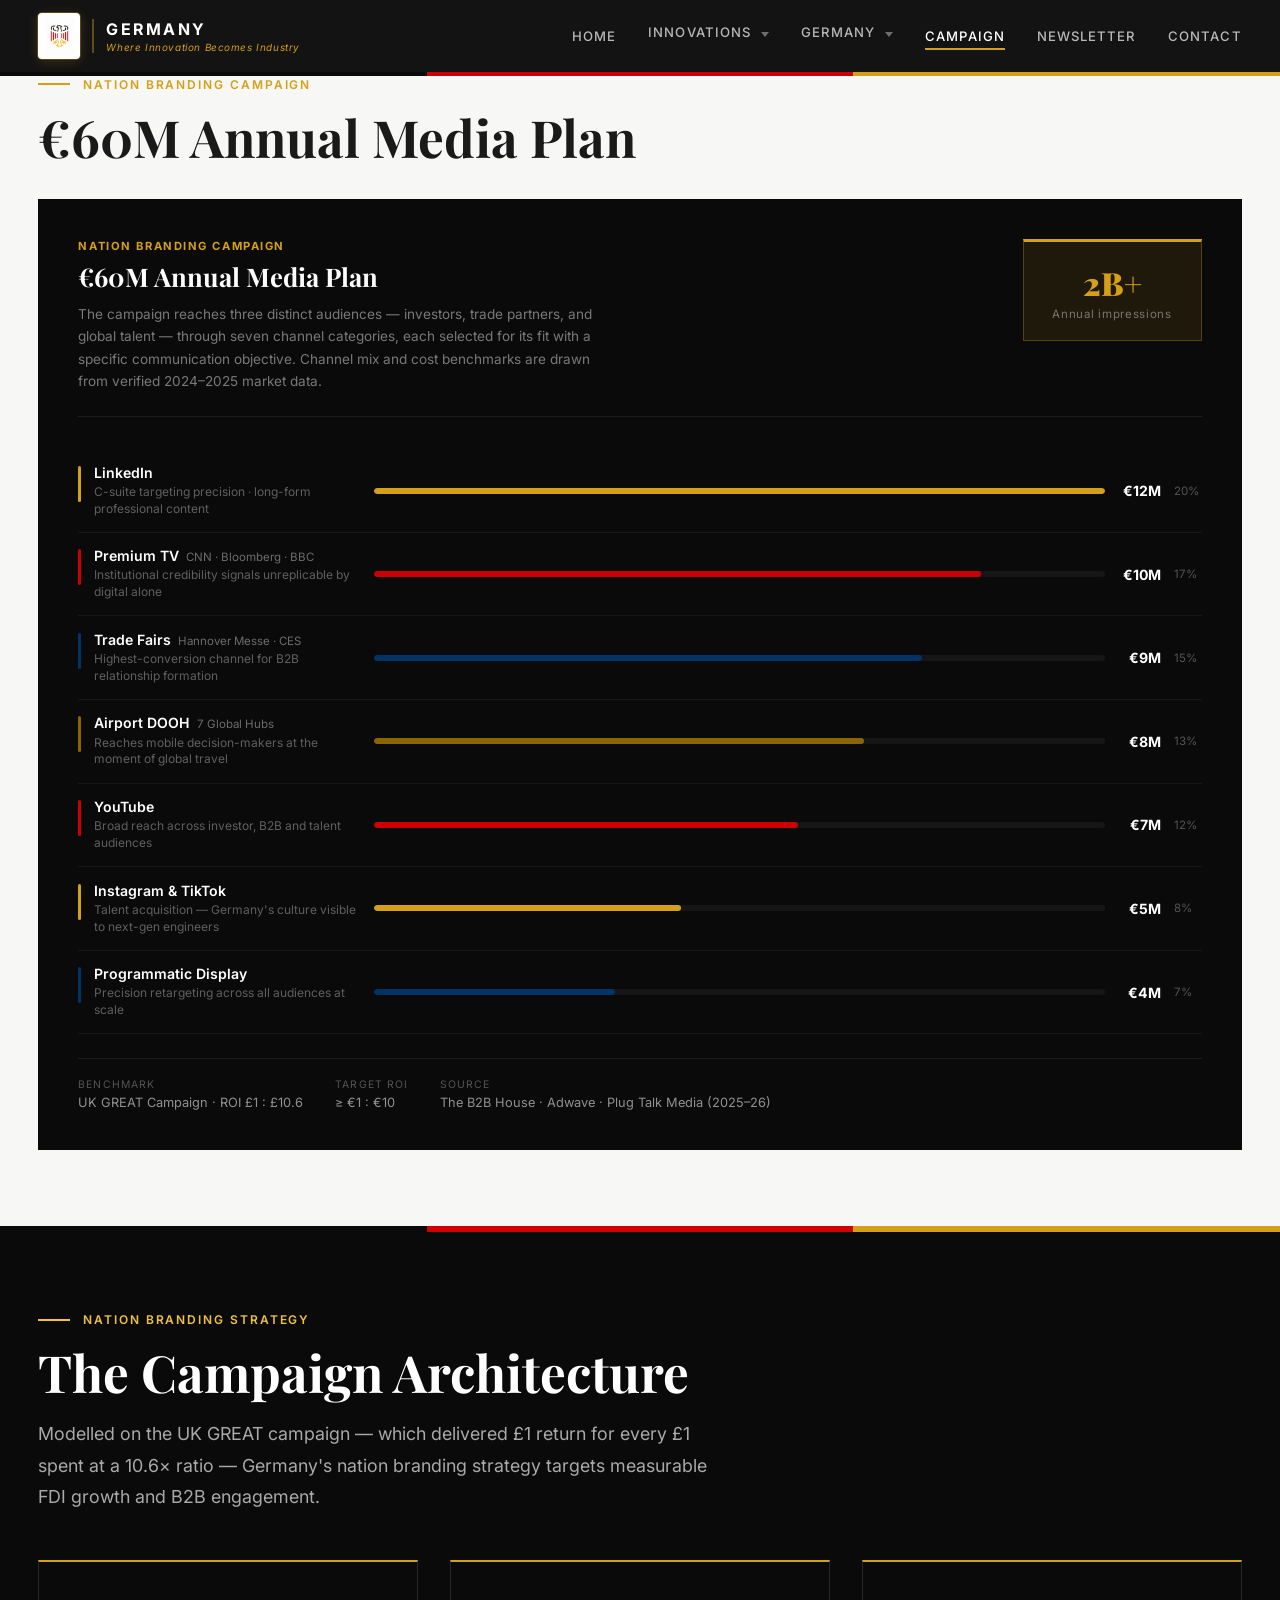
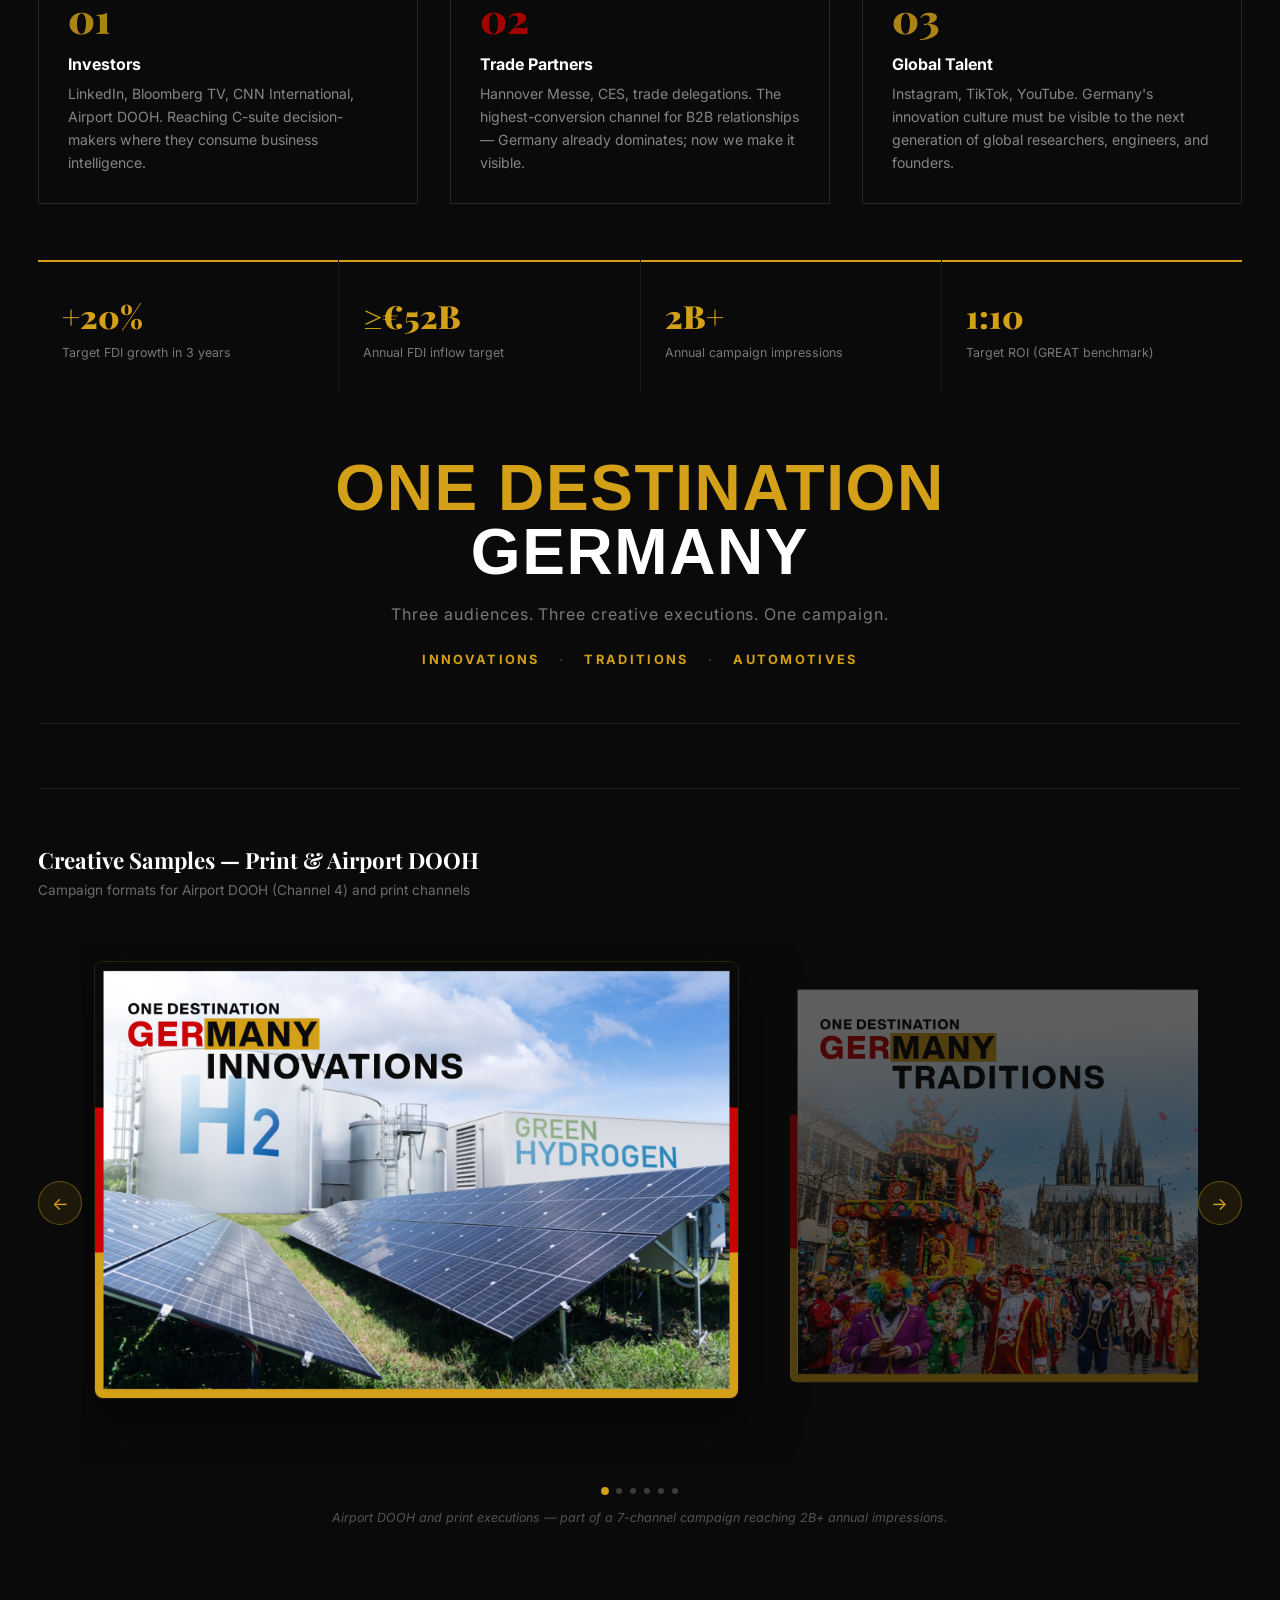
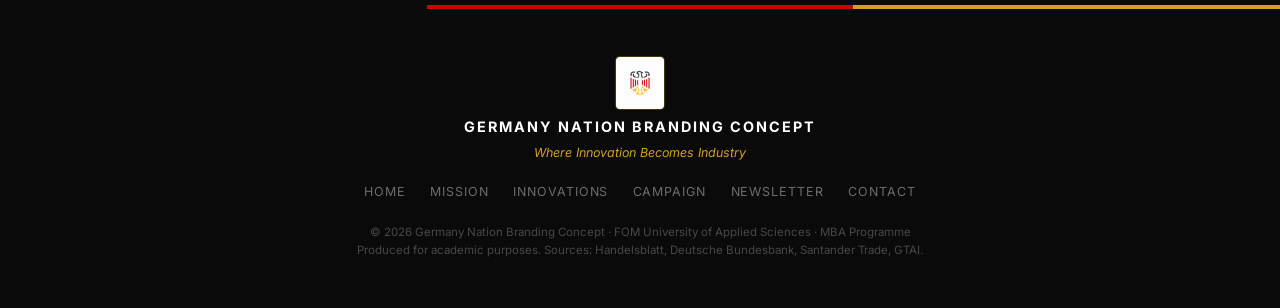
==== commit 7d81b746: "Fix dropdown: bridge hover gap and replace unicode caret with CSS triangle - Replace &#9662; with CS" ====
--- a/campaign.html
+++ b/campaign.html
@@ -24,7 +24,7 @@
         <nav class="navbar__links" id="navLinks">
       <a href="index.html" class="nav-link">Home</a>
       <div class="nav-dropdown">
-        <a href="innovations.html" class="nav-link has-dropdown">Innovations <span class="nav-caret">&#9662;</span></a>
+        <a href="innovations.html" class="nav-link has-dropdown">Innovations <span class="nav-caret"></span></a>
         <div class="nav-dropdown__menu">
           <a href="innovations.html#energy">Energy</a>
           <a href="innovations.html#ai">Artificial Intelligence</a>
@@ -35,7 +35,7 @@
         </div>
       </div>
       <div class="nav-dropdown">
-        <a href="germany.html" class="nav-link has-dropdown">GerMANY <span class="nav-caret">&#9662;</span></a>
+        <a href="germany.html" class="nav-link has-dropdown">GerMANY <span class="nav-caret"></span></a>
         <div class="nav-dropdown__menu">
           <a href="germany.html#innovations">GerMANY Innovations</a>
           <a href="germany.html#traditions">GerMANY Traditions</a>
--- a/style.css
+++ b/style.css
@@ -106,26 +106,46 @@
 .nav-link:hover::after, .nav-link.active::after { transform: scaleX(1); }
 
 /* ── Dropdown navigation ─────────────────────── */
-.nav-caret { font-size: 0.65em; opacity: 0.6; margin-left: 2px; }
+.nav-caret {
+  display: inline-block;
+  width: 0; height: 0;
+  border-left: 4px solid transparent;
+  border-right: 4px solid transparent;
+  border-top: 5px solid currentColor;
+  opacity: 0.55;
+  margin-left: 5px;
+  vertical-align: middle;
+  transition: transform 0.18s;
+}
 .nav-dropdown { position: relative; }
 .nav-dropdown__menu {
   position: absolute;
-  top: calc(100% + 14px); left: 50%;
-  transform: translateX(-50%) translateY(-6px);
+  /* top: 100% + padding-top bridges the gap so hover never breaks */
+  top: 100%; left: 50%;
+  transform: translateX(-50%) translateY(-4px);
   min-width: 210px;
   background: rgba(10,10,10,0.98);
   border: 1px solid rgba(212,160,23,0.18);
   border-top: 2px solid var(--gold);
   padding: 0.4rem 0;
+  margin-top: 12px;
   opacity: 0; pointer-events: none;
   transition: opacity 0.18s ease, transform 0.18s ease;
   z-index: 500;
+}
+/* Invisible bridge fills the gap between link and menu */
+.nav-dropdown__menu::before {
+  content: '';
+  position: absolute;
+  top: -14px; left: 0; right: 0;
+  height: 14px;
 }
 .nav-dropdown:hover .nav-dropdown__menu,
 .nav-dropdown.open .nav-dropdown__menu {
   opacity: 1; pointer-events: auto;
   transform: translateX(-50%) translateY(0);
 }
+.nav-dropdown:hover .nav-caret { transform: rotate(180deg); }
 .nav-dropdown__menu a {
   display: block;
   padding: 0.55rem 1.2rem;
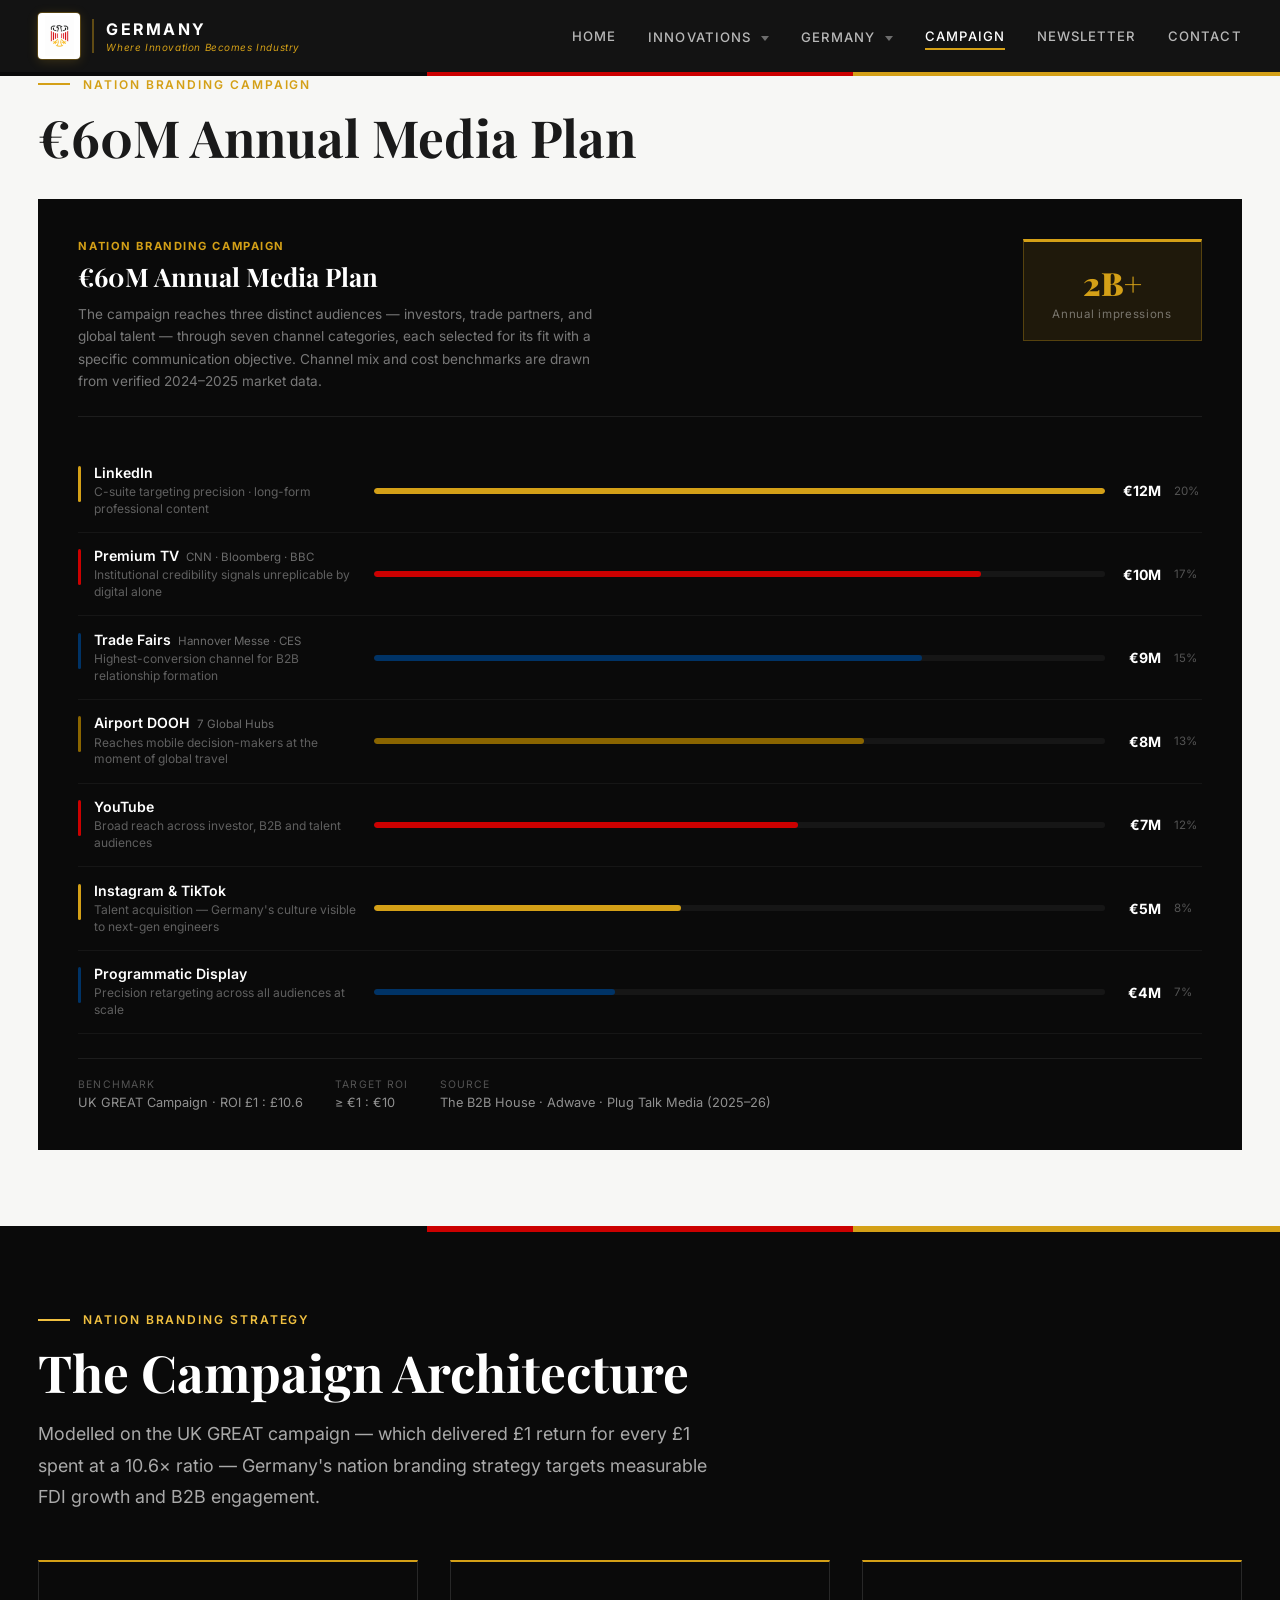
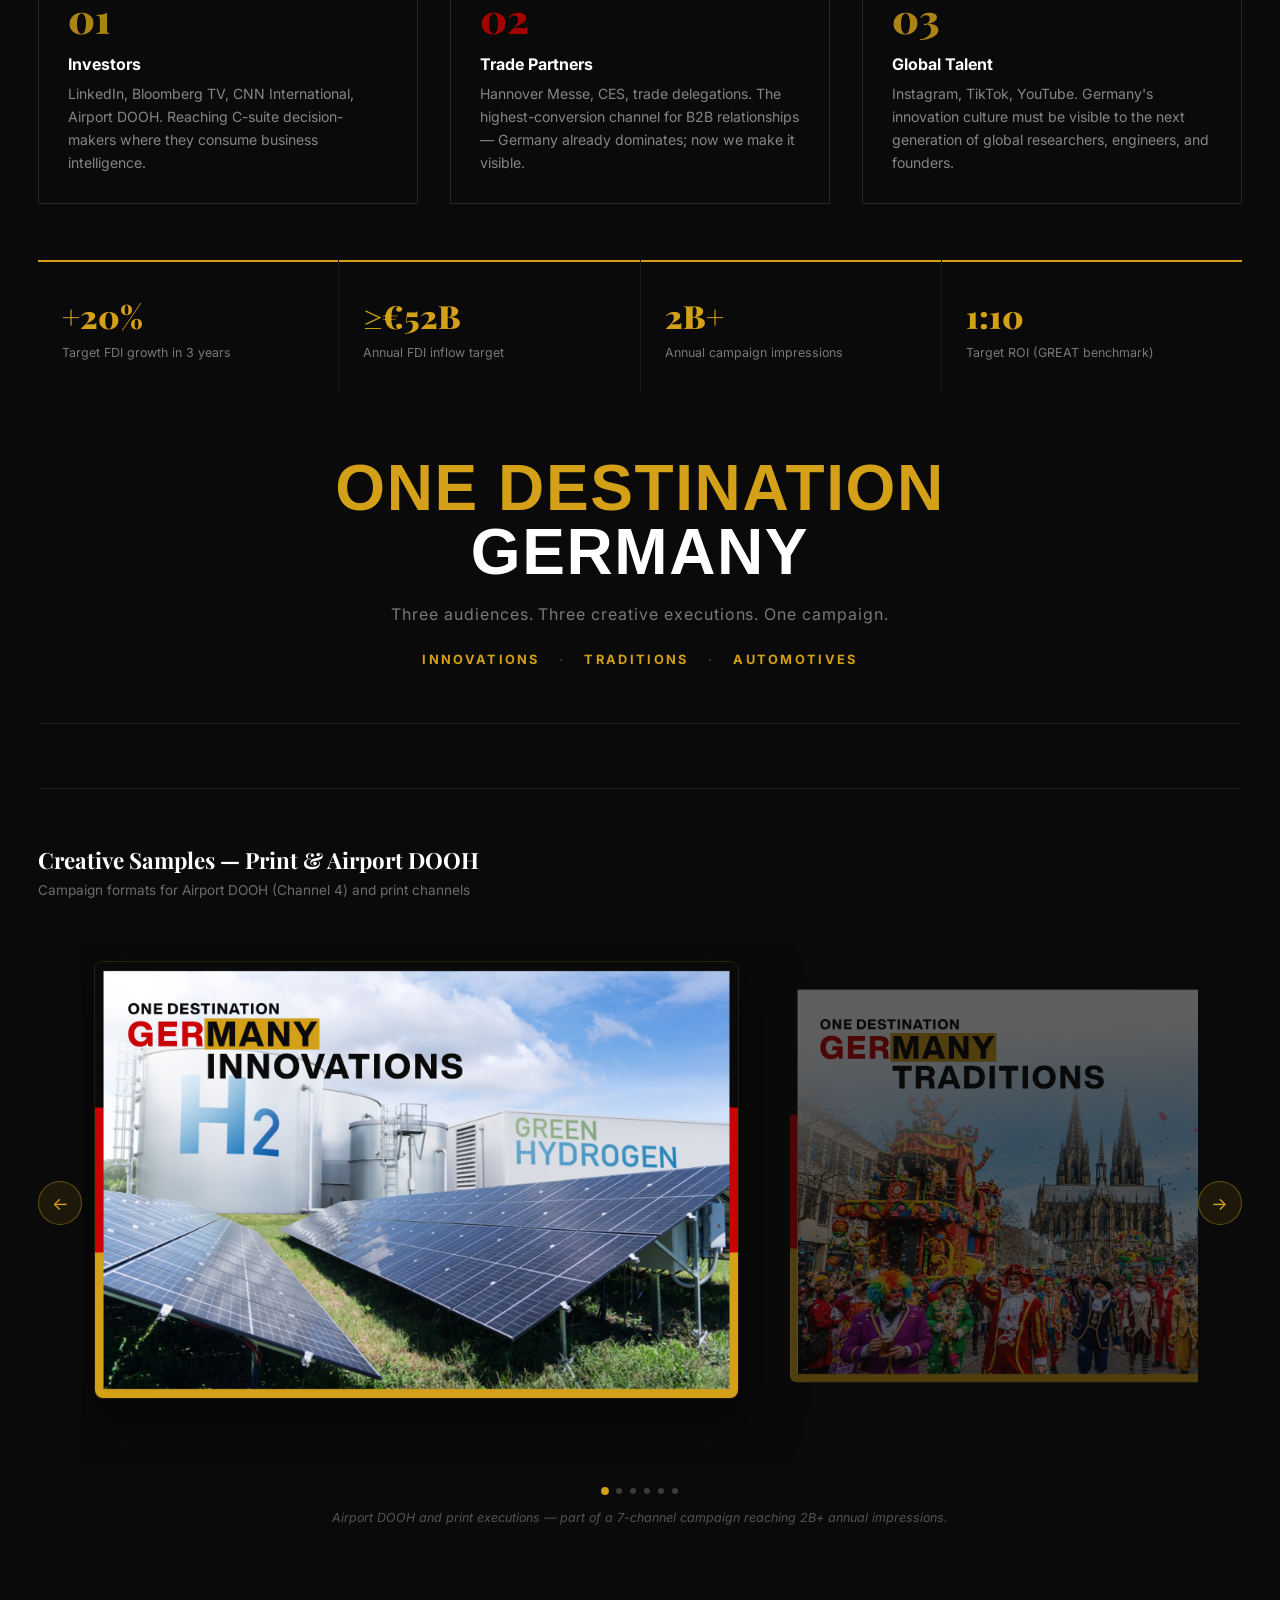
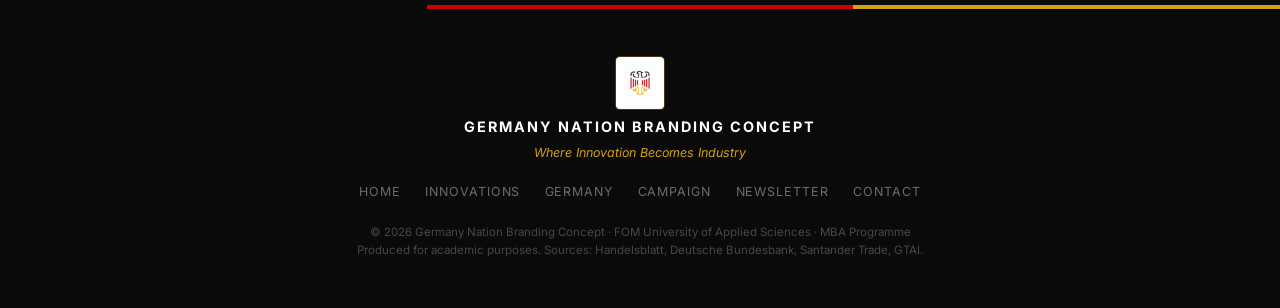
==== commit 6bbacea9: "Update all footers: remove Mission, add GerMANY Home · Innovations · GerMANY · Campaign · Newsletter" ====
--- a/campaign.html
+++ b/campaign.html
@@ -352,10 +352,10 @@
       <span class="footer__name">GERMANY NATION BRANDING CONCEPT</span>
       <span class="footer__tagline">Where Innovation Becomes Industry</span>
     </div>
-    <div class="footer__links">
+        <div class="footer__links">
       <a href="index.html">Home</a>
-      <a href="index.html">Mission</a>
       <a href="innovations.html">Innovations</a>
+      <a href="germany.html">GerMANY</a>
       <a href="campaign.html">Campaign</a>
       <a href="newsletter.html">Newsletter</a>
       <a href="contact.html">Contact</a>
--- a/style.css
+++ b/style.css
@@ -89,7 +89,7 @@
   font-style: italic;
 }
 
-.navbar__links { display: flex; gap: 2rem; }
+.navbar__links { display: flex; align-items: center; gap: 2rem; }
 .nav-link {
   font-size: 0.82rem; font-weight: 500; letter-spacing: 0.08em;
   color: rgba(255,255,255,0.7); text-transform: uppercase;
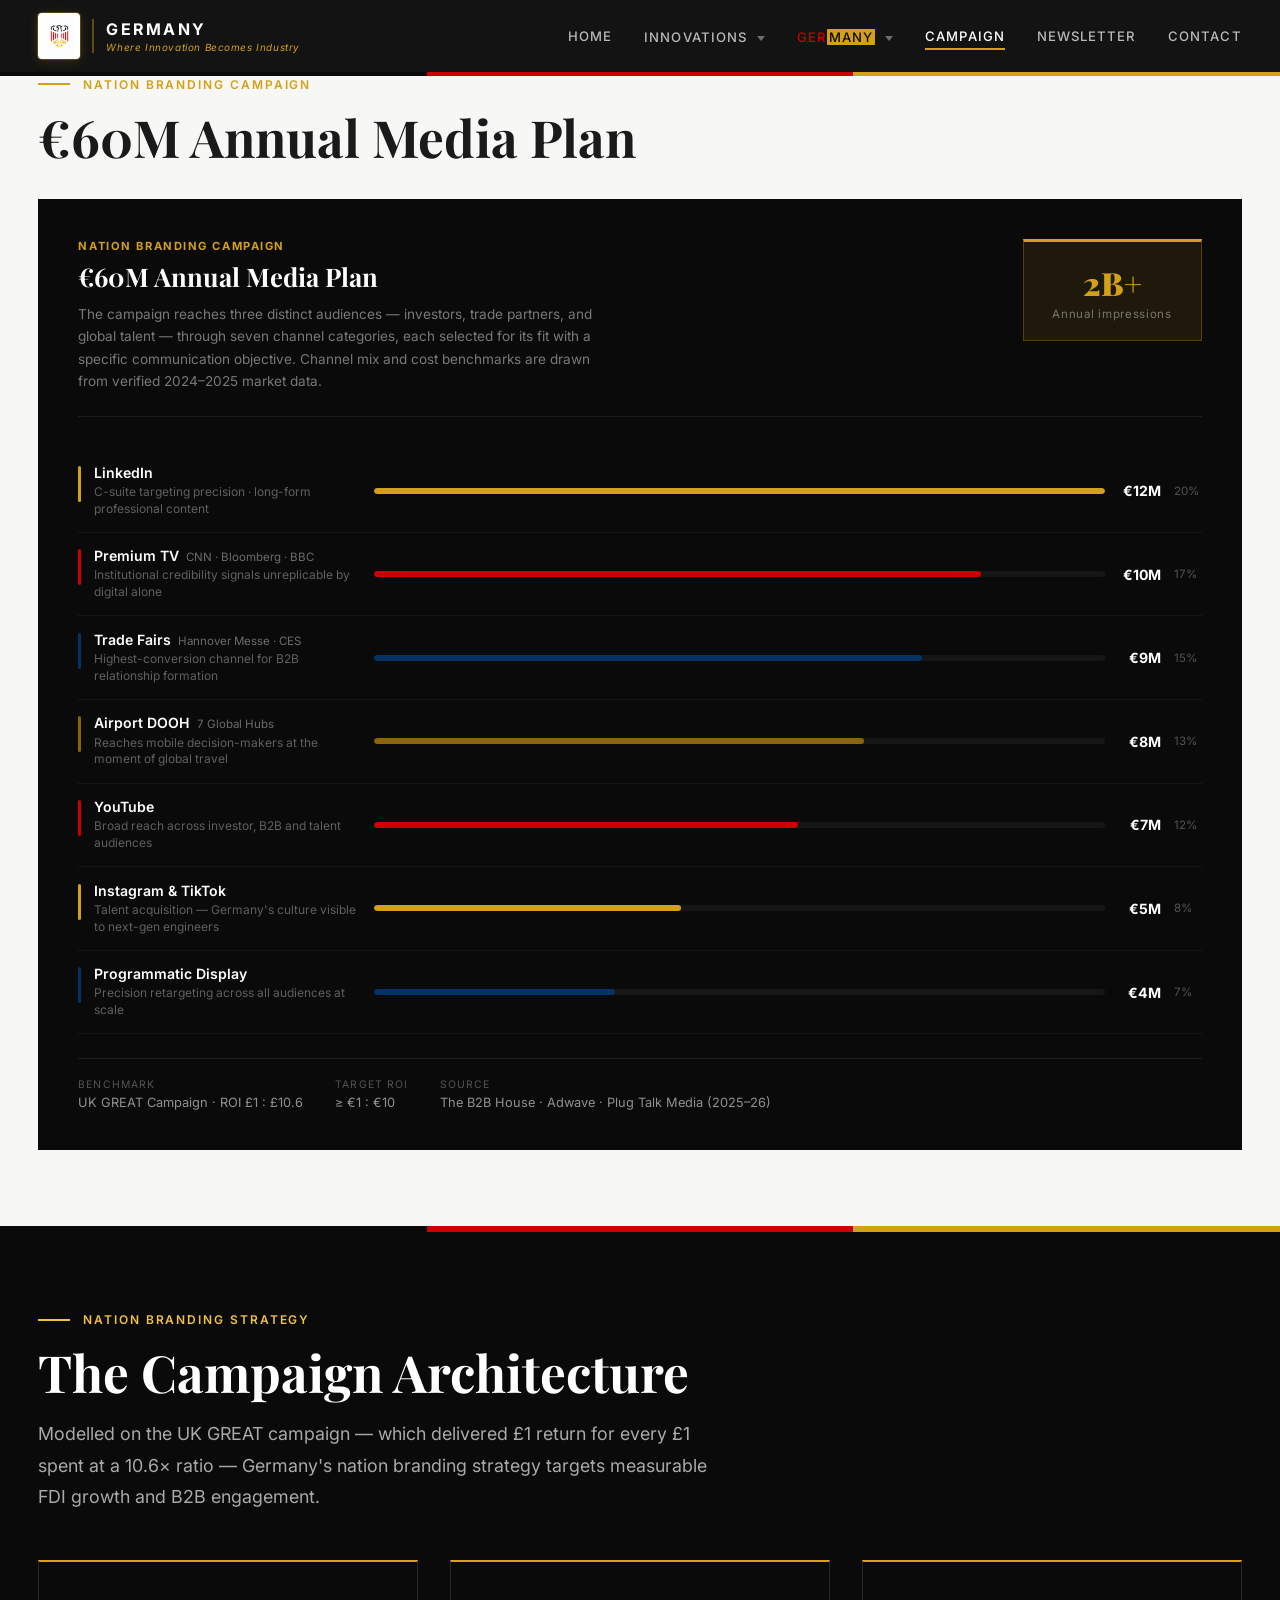
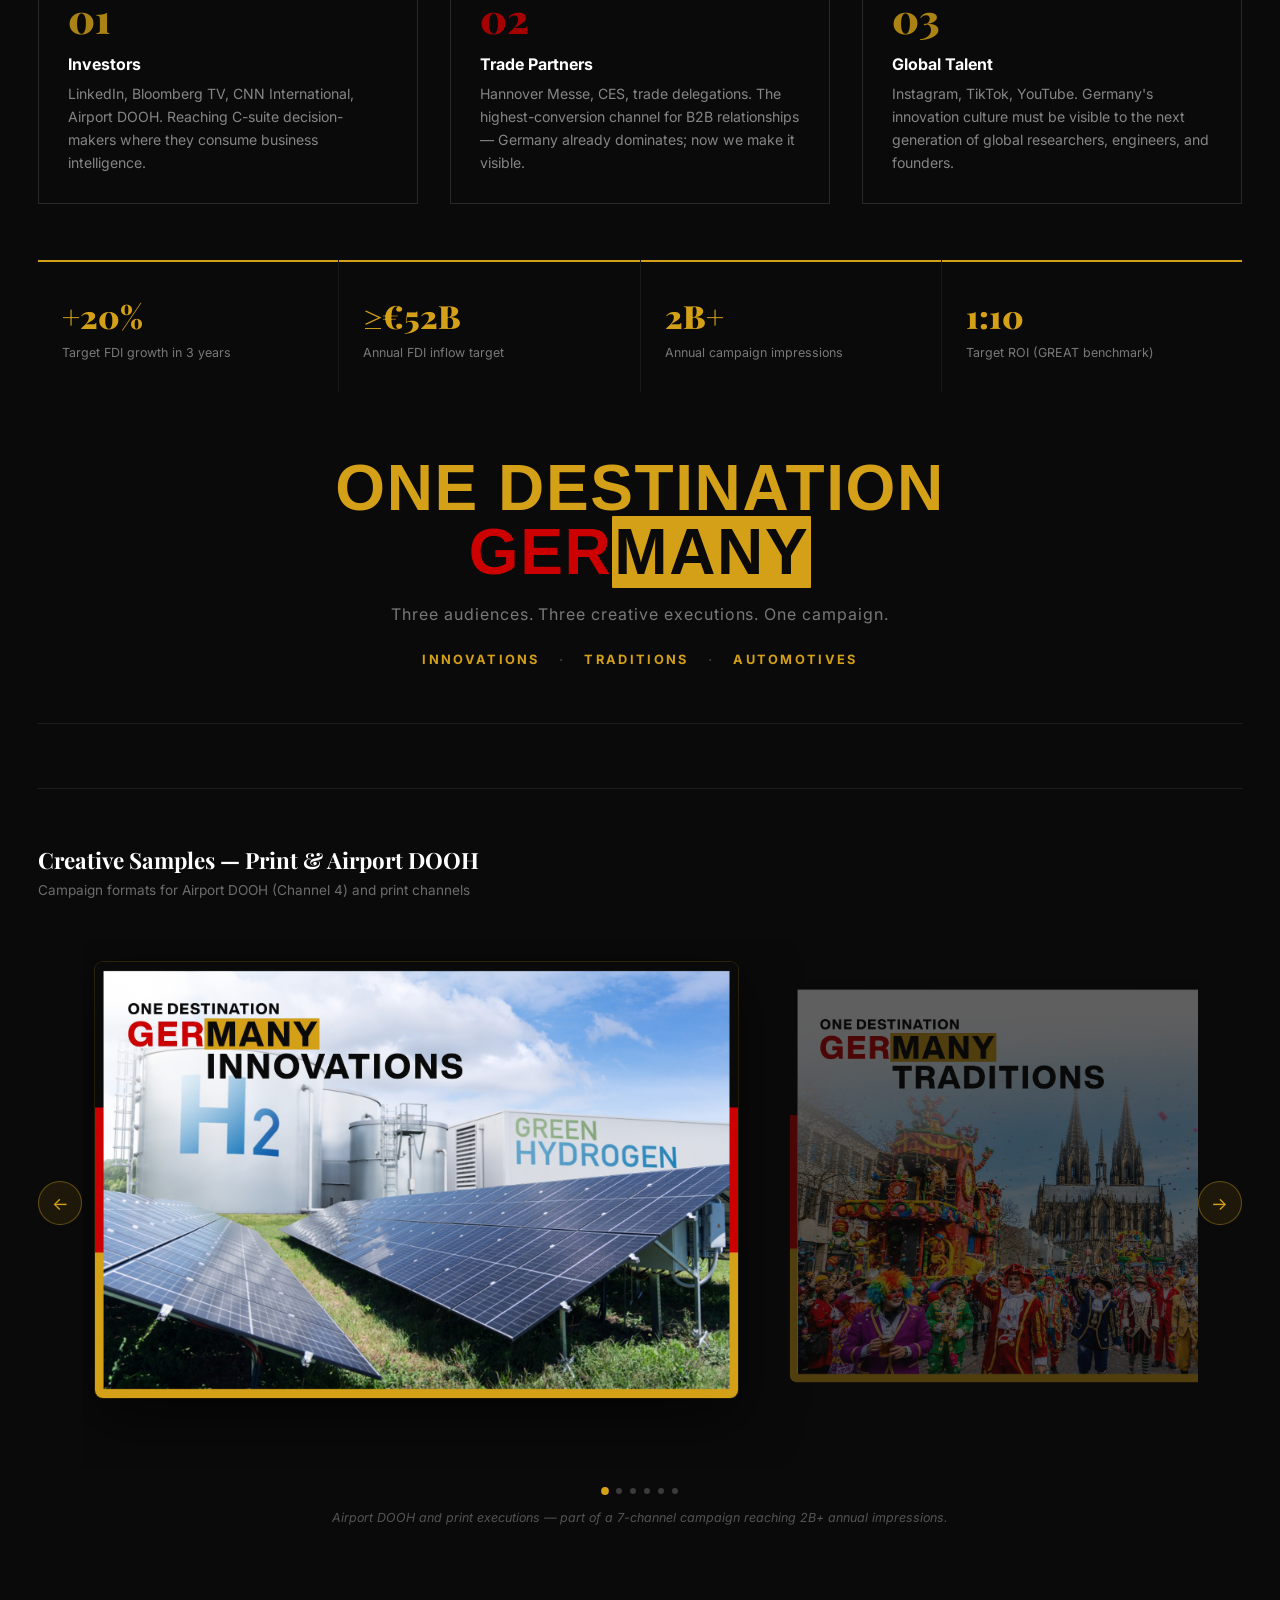
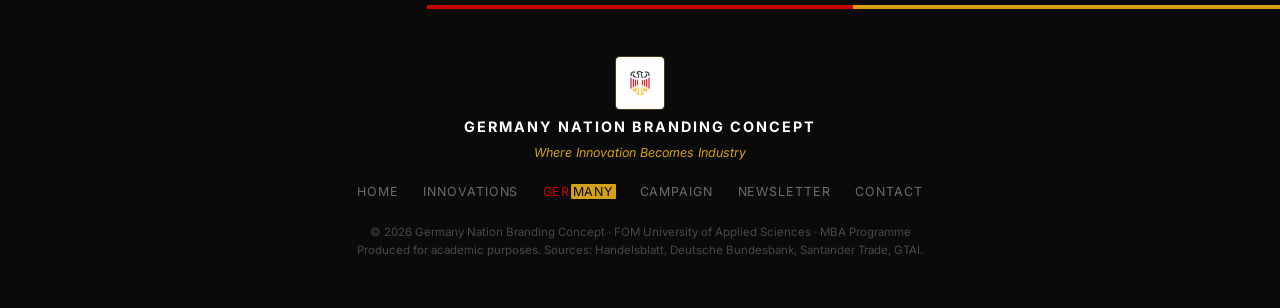
==== commit 5b722449: "Apply GerMANY brand split across all pages and nav GER in red (#CC0000), MANY on gold background (#D" ====
--- a/campaign.html
+++ b/campaign.html
@@ -35,11 +35,11 @@
         </div>
       </div>
       <div class="nav-dropdown">
-        <a href="germany.html" class="nav-link has-dropdown">GerMANY <span class="nav-caret"></span></a>
+        <a href="germany.html" class="nav-link has-dropdown"><span class="brand-ger">GER</span><span class="brand-many">MANY</span> <span class="nav-caret"></span></a>
         <div class="nav-dropdown__menu">
-          <a href="germany.html#innovations">GerMANY Innovations</a>
-          <a href="germany.html#traditions">GerMANY Traditions</a>
-          <a href="germany.html#automotives">GerMANY Automotives</a>
+          <a href="germany.html#innovations"><span class="brand-ger">GER</span><span class="brand-many">MANY</span> Innovations</a>
+          <a href="germany.html#traditions"><span class="brand-ger">GER</span><span class="brand-many">MANY</span> Traditions</a>
+          <a href="germany.html#automotives"><span class="brand-ger">GER</span><span class="brand-many">MANY</span> Automotives</a>
         </div>
       </div>
       <a href="campaign.html" class="nav-link active">Campaign</a>
@@ -286,7 +286,7 @@
     <div class="one-dest">
       <div class="one-dest__headline">
         <span class="one-dest__od">ONE DESTINATION</span>
-        <span class="one-dest__name">GerMANY</span>
+        <span class="one-dest__name"><span class="brand-ger">GER</span><span class="brand-many">MANY</span></span>
       </div>
       <p class="one-dest__sub">Three audiences. Three creative executions. One campaign.</p>
       <div class="one-dest__labels">
@@ -355,7 +355,7 @@
         <div class="footer__links">
       <a href="index.html">Home</a>
       <a href="innovations.html">Innovations</a>
-      <a href="germany.html">GerMANY</a>
+      <a href="germany.html"><span class="brand-ger">GER</span><span class="brand-many">MANY</span></a>
       <a href="campaign.html">Campaign</a>
       <a href="newsletter.html">Newsletter</a>
       <a href="contact.html">Contact</a>
--- a/style.css
+++ b/style.css
@@ -746,6 +746,10 @@
 .footer__links a { font-size: 0.78rem; color: rgba(255,255,255,0.4); letter-spacing: 0.08em; text-transform: uppercase; transition: color 0.2s; }
 .footer__links a:hover { color: var(--gold); }
 .footer__copy { font-size: 0.72rem; color: rgba(255,255,255,0.25); line-height: 1.6; }
+
+/* ── GerMANY brand split (matches poster: GER=red, MANY=gold bg) ── */
+.brand-ger  { color: #CC0000 !important; }
+.brand-many { background: #D4A017 !important; color: #0A0A0A !important; padding: 0 2px; border-radius: 1px; }
 
 /* ═══════════════════════════════════════════════
    RESPONSIVE
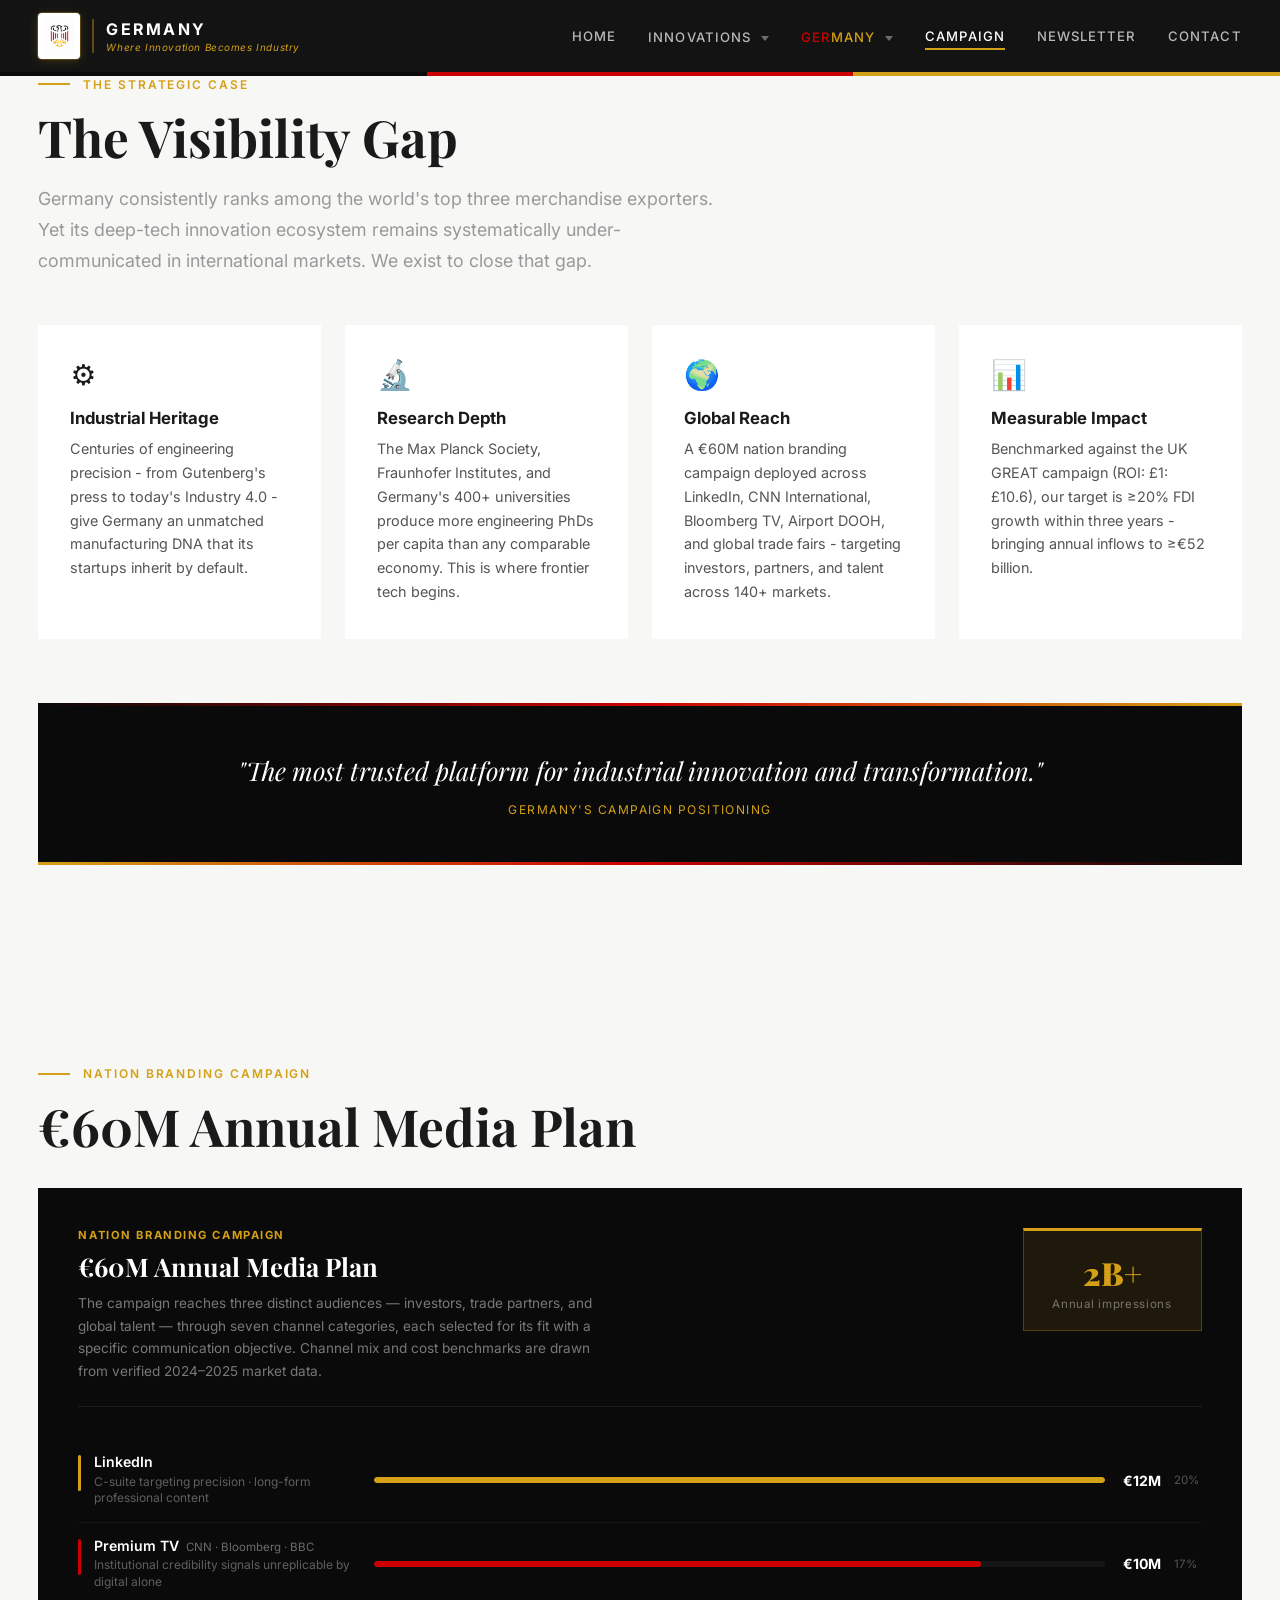
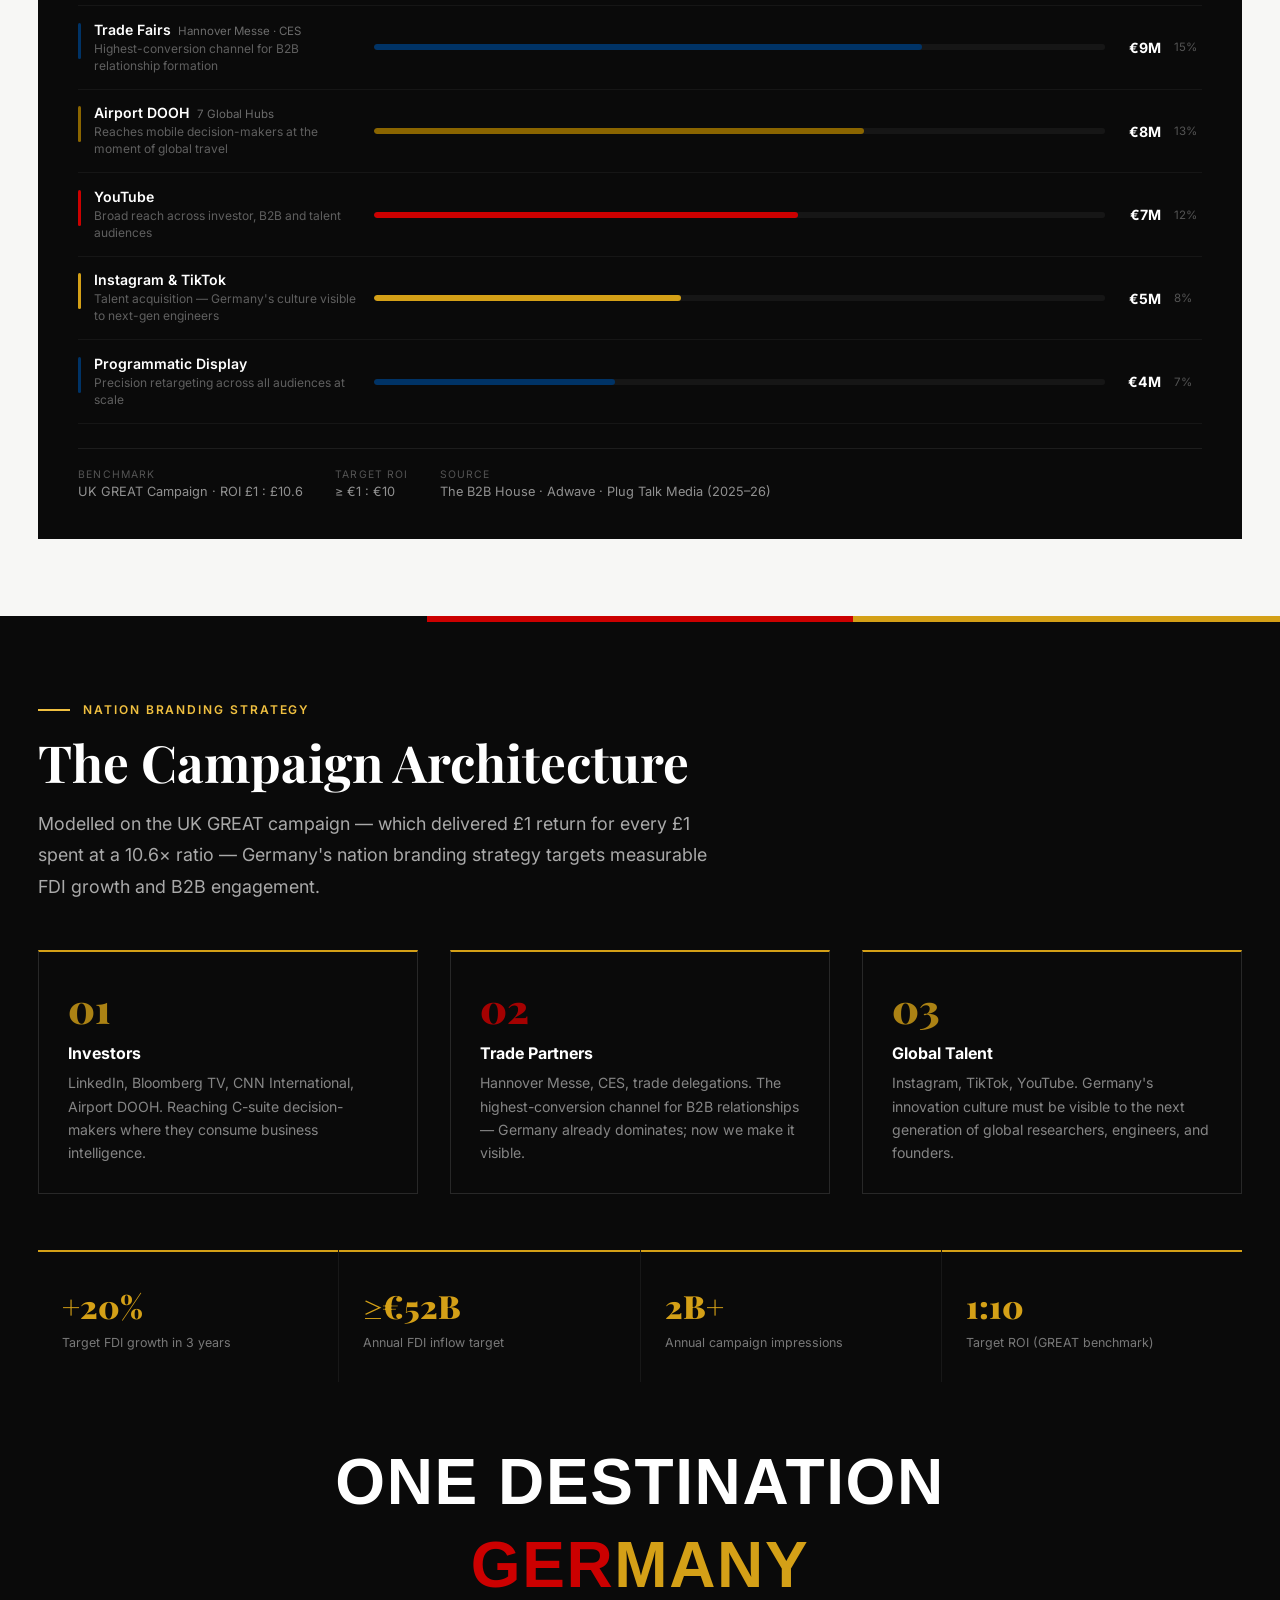
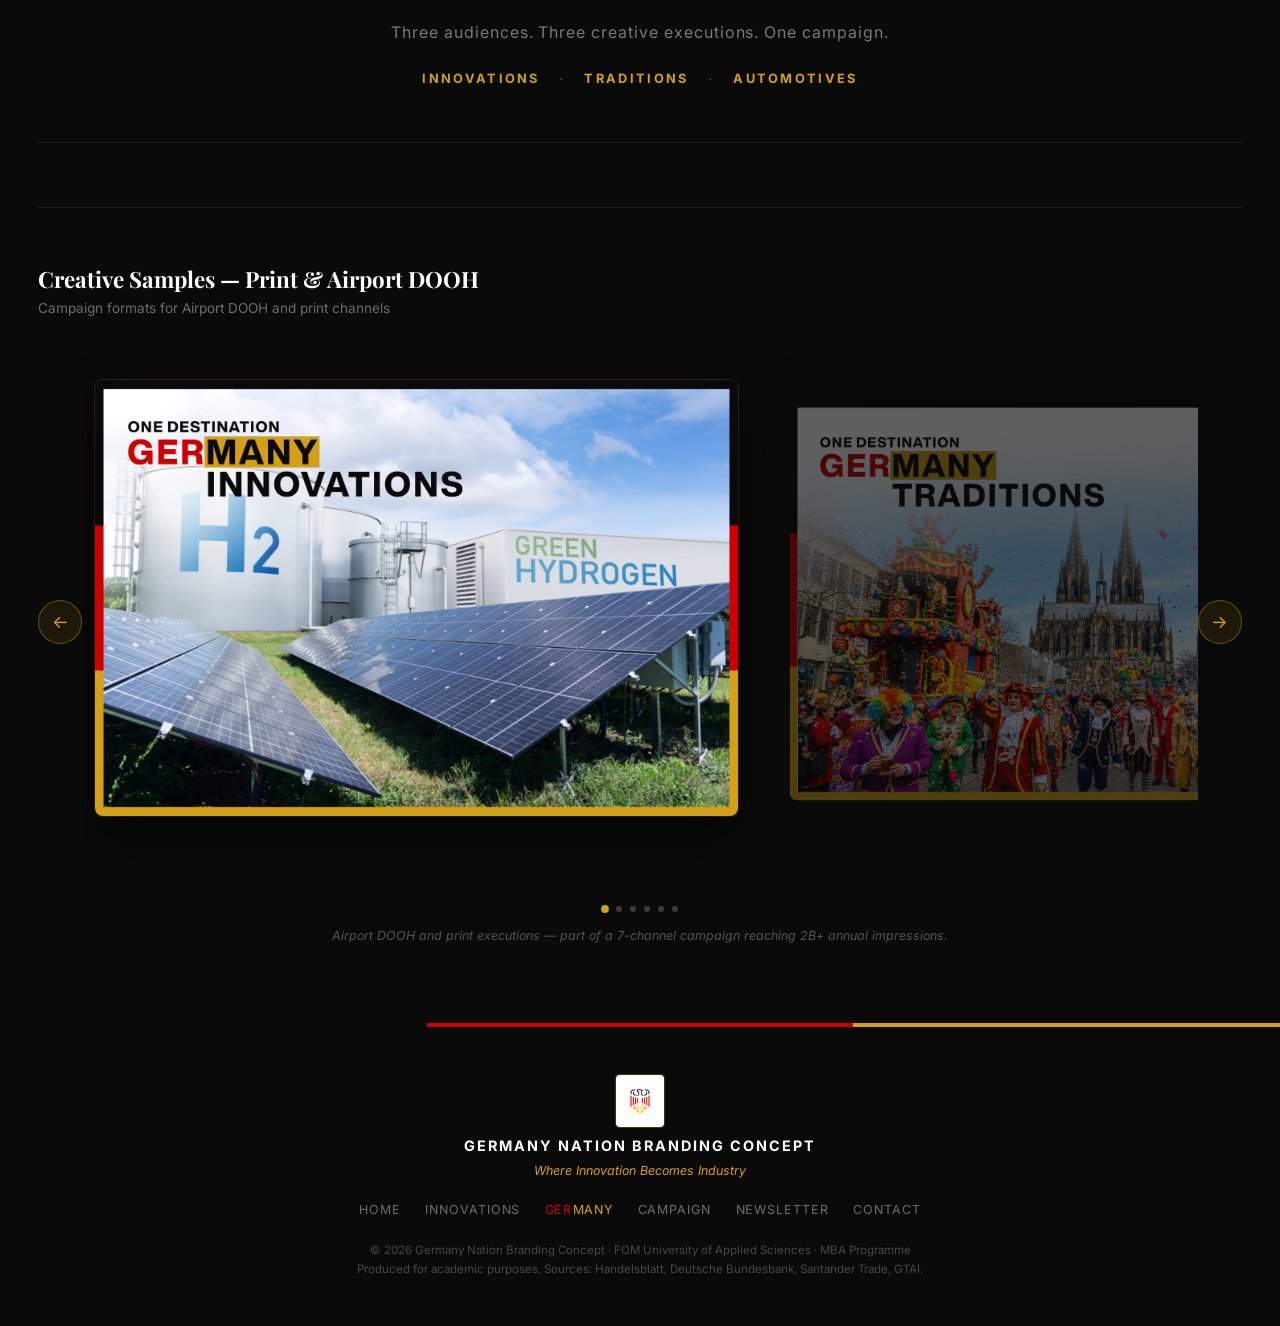
==== commit 6400c799: "Homepage redesign: destination tiles, stat strip, brand-many update - index.html: new destination po" ====
--- a/campaign.html
+++ b/campaign.html
@@ -58,6 +58,54 @@
     <div class="stripe gold"></div>
   </div>
 </header>
+
+<!-- ═══════════════════════════════════════════════
+     THE STRATEGIC CASE — moved from homepage
+════════════════════════════════════════════════ -->
+<section class="section mission" id="strategic-case">
+  <div class="section__inner">
+    <div class="section__label">
+      <div class="label-line"></div>
+      The Strategic Case
+    </div>
+    <h2 class="section__title">The Visibility Gap</h2>
+    <p class="section__lead">
+      Germany consistently ranks among the world's top three merchandise exporters.
+      Yet its deep-tech innovation ecosystem remains systematically under-communicated
+      in international markets. We exist to close that gap.
+    </p>
+
+    <div class="mission__grid">
+      <div class="mission__card">
+        <div class="card-icon gold-icon">&#9881;&#65039;</div>
+        <h3>Industrial Heritage</h3>
+        <p>Centuries of engineering precision - from Gutenberg's press to today's Industry 4.0 - give Germany an unmatched manufacturing DNA that its startups inherit by default.</p>
+      </div>
+      <div class="mission__card">
+        <div class="card-icon red-icon">&#128300;</div>
+        <h3>Research Depth</h3>
+        <p>The Max Planck Society, Fraunhofer Institutes, and Germany's 400+ universities produce more engineering PhDs per capita than any comparable economy. This is where frontier tech begins.</p>
+      </div>
+      <div class="mission__card">
+        <div class="card-icon black-icon">&#127757;</div>
+        <h3>Global Reach</h3>
+        <p>A &euro;60M nation branding campaign deployed across LinkedIn, CNN International, Bloomberg TV, Airport DOOH, and global trade fairs - targeting investors, partners, and talent across 140+ markets.</p>
+      </div>
+      <div class="mission__card">
+        <div class="card-icon gold-icon">&#128202;</div>
+        <h3>Measurable Impact</h3>
+        <p>Benchmarked against the UK GREAT campaign (ROI: &pound;1:&pound;10.6), our target is &ge;20% FDI growth within three years - bringing annual inflows to &ge;&euro;52 billion.</p>
+      </div>
+    </div>
+
+    <div class="positioning">
+      <div class="positioning__quote">
+        "The most trusted platform for industrial innovation and transformation."
+      </div>
+      <div class="positioning__label">Germany's Campaign Positioning</div>
+    </div>
+  </div>
+</section>
 
 <!-- MEDIA PLAN -->
 <section class="section mission" id="media-plan">
@@ -301,7 +349,7 @@
     <!-- ── Poster Carousel ─────────────────────────────── -->
     <div class="carousel-block">
       <h3 class="carousel-block__title">Creative Samples — Print &amp; Airport DOOH</h3>
-      <p class="carousel-block__sub">Campaign formats for Airport DOOH (Channel 4) and print channels</p>
+      <p class="carousel-block__sub">Campaign formats for Airport DOOH and print channels</p>
 
       <div class="carousel" id="posterCarousel">
         <button class="carousel__arrow carousel__arrow--prev" onclick="carouselPrev()" aria-label="Previous">&#8592;</button>
--- a/style.css
+++ b/style.css
@@ -747,9 +747,9 @@
 .footer__links a:hover { color: var(--gold); }
 .footer__copy { font-size: 0.72rem; color: rgba(255,255,255,0.25); line-height: 1.6; }
 
-/* ── GerMANY brand split (matches poster: GER=red, MANY=gold bg) ── */
+/* ── GerMANY brand split — digital: text only. Print/poster: gold box. ── */
 .brand-ger  { color: #CC0000 !important; }
-.brand-many { background: #D4A017 !important; color: #0A0A0A !important; padding: 0 2px; border-radius: 1px; }
+.brand-many { color: #D4A017 !important; }
 
 /* ═══════════════════════════════════════════════
    RESPONSIVE
@@ -1000,6 +1000,34 @@
 /* Destination cards */
 .gm-card--destination { cursor: default; }
 .gm-card--destination:hover { transform: none; box-shadow: none; }
+
+/* ── Automotives stats block ─────────────────── */
+.gm-auto-stats {
+  display: grid;
+  grid-template-columns: repeat(4, 1fr);
+  gap: 1.5rem;
+  margin-bottom: 2.5rem;
+}
+@media (max-width: 900px) { .gm-auto-stats { grid-template-columns: repeat(2, 1fr); } }
+@media (max-width: 480px) { .gm-auto-stats { grid-template-columns: 1fr; } }
+.gm-auto-stat {
+  border-top: 2px solid var(--gold);
+  padding-top: 1rem;
+  display: flex; flex-direction: column; gap: 0.4rem;
+}
+.gm-auto-stat__num {
+  font-size: clamp(1.8rem, 3.5vw, 2.6rem);
+  font-weight: 900; color: var(--gold);
+  letter-spacing: -0.01em; line-height: 1;
+}
+.gm-auto-stat__label {
+  font-size: 0.8rem; color: rgba(255,255,255,0.55);
+  letter-spacing: 0.04em; text-transform: uppercase;
+}
+.gm-auto-tagline {
+  font-size: 1.05rem; font-style: italic;
+  color: rgba(255,255,255,0.7); margin-top: 0.5rem;
+}
 .gm-card__city {
   font-size: 1.5rem; font-weight: 800; color: var(--white);
   margin-bottom: 0.1rem;
@@ -1021,18 +1049,21 @@
 .one-dest__headline {
   font-family: 'Helvetica Neue', Helvetica, Arial, system-ui, sans-serif;
   font-weight: 900; text-transform: uppercase;
-  letter-spacing: 0.1em; line-height: 1;
+  letter-spacing: 0.1em;
   margin-bottom: 1.2rem;
 }
 .one-dest__od {
   display: block;
   font-size: clamp(2rem, 5vw, 4.2rem);
-  color: #D4A017;
+  color: var(--white);
+  line-height: 1.15;
 }
 .one-dest__name {
   display: block;
   font-size: clamp(2rem, 5vw, 4.2rem);
   color: var(--white);
+  line-height: 1.15;
+  margin-top: 0.15em;
 }
 .one-dest__sub {
   font-size: 1rem; color: rgba(255,255,255,0.45);
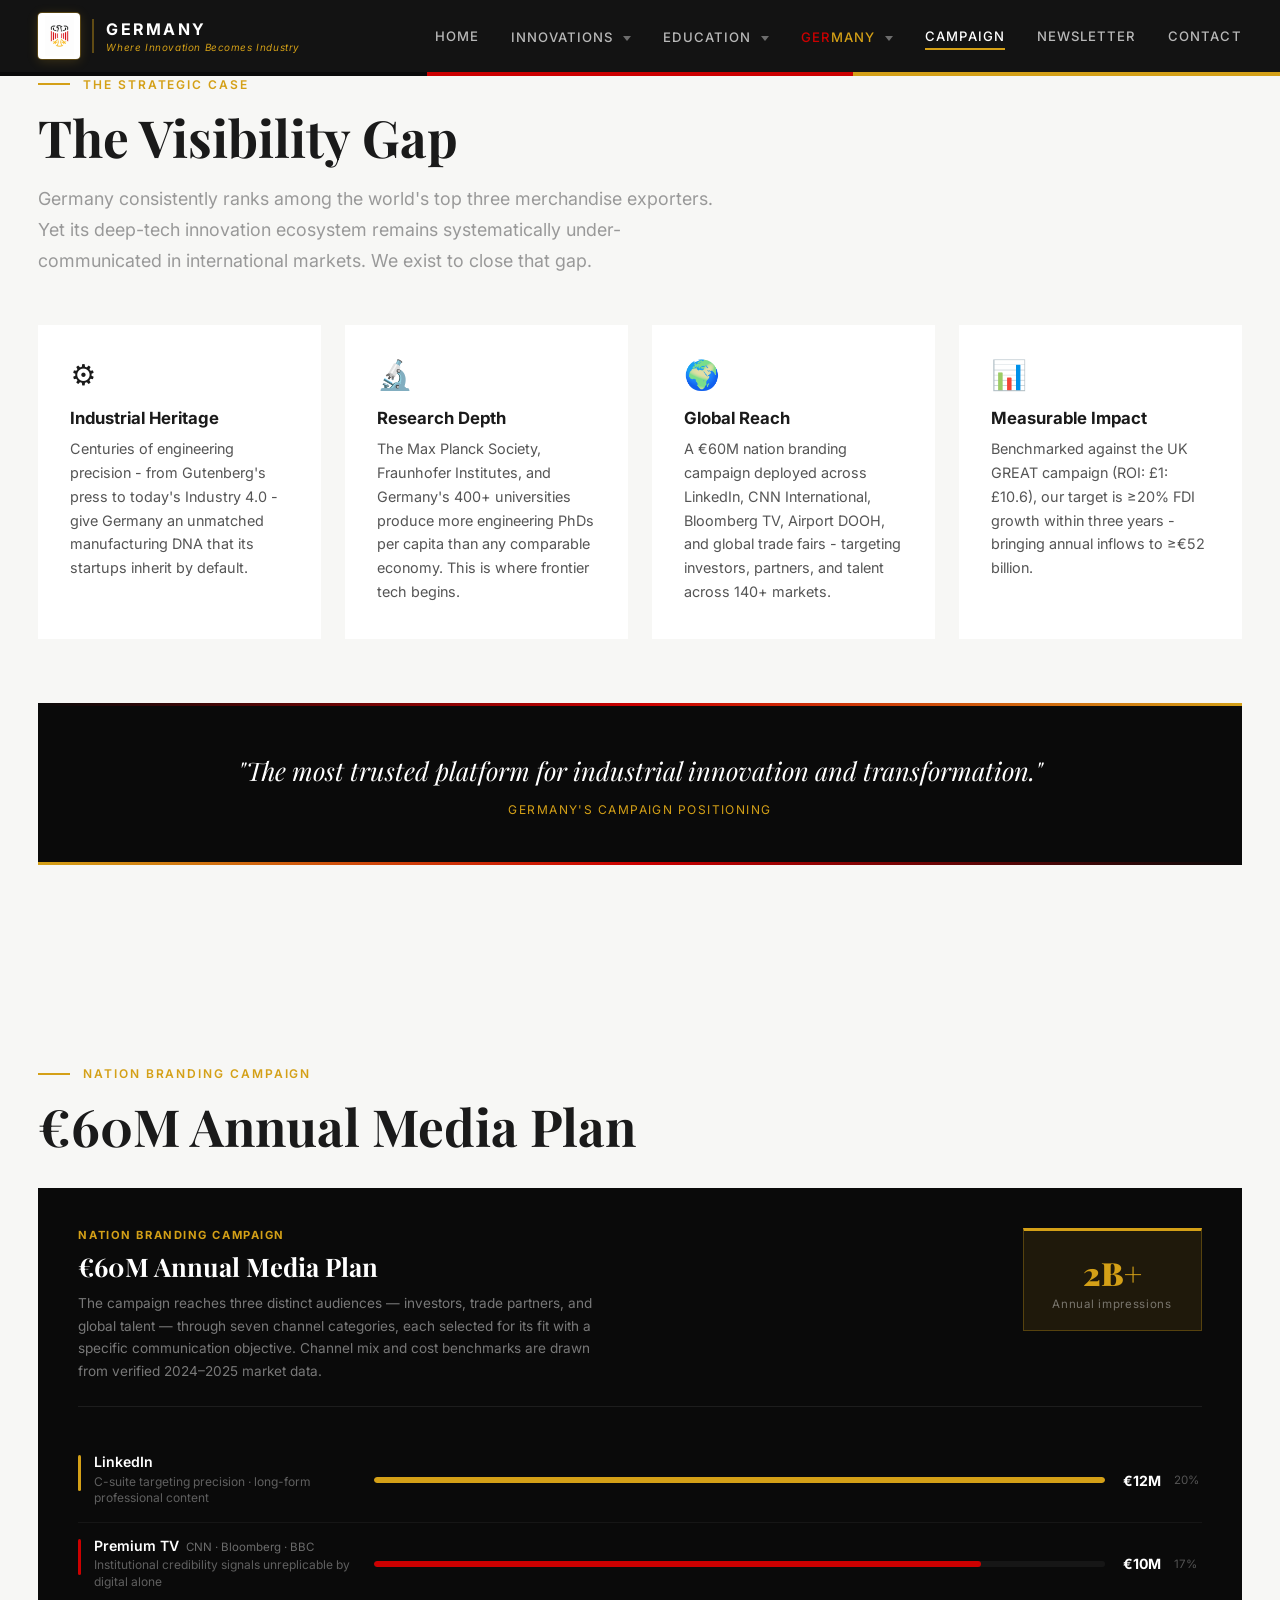
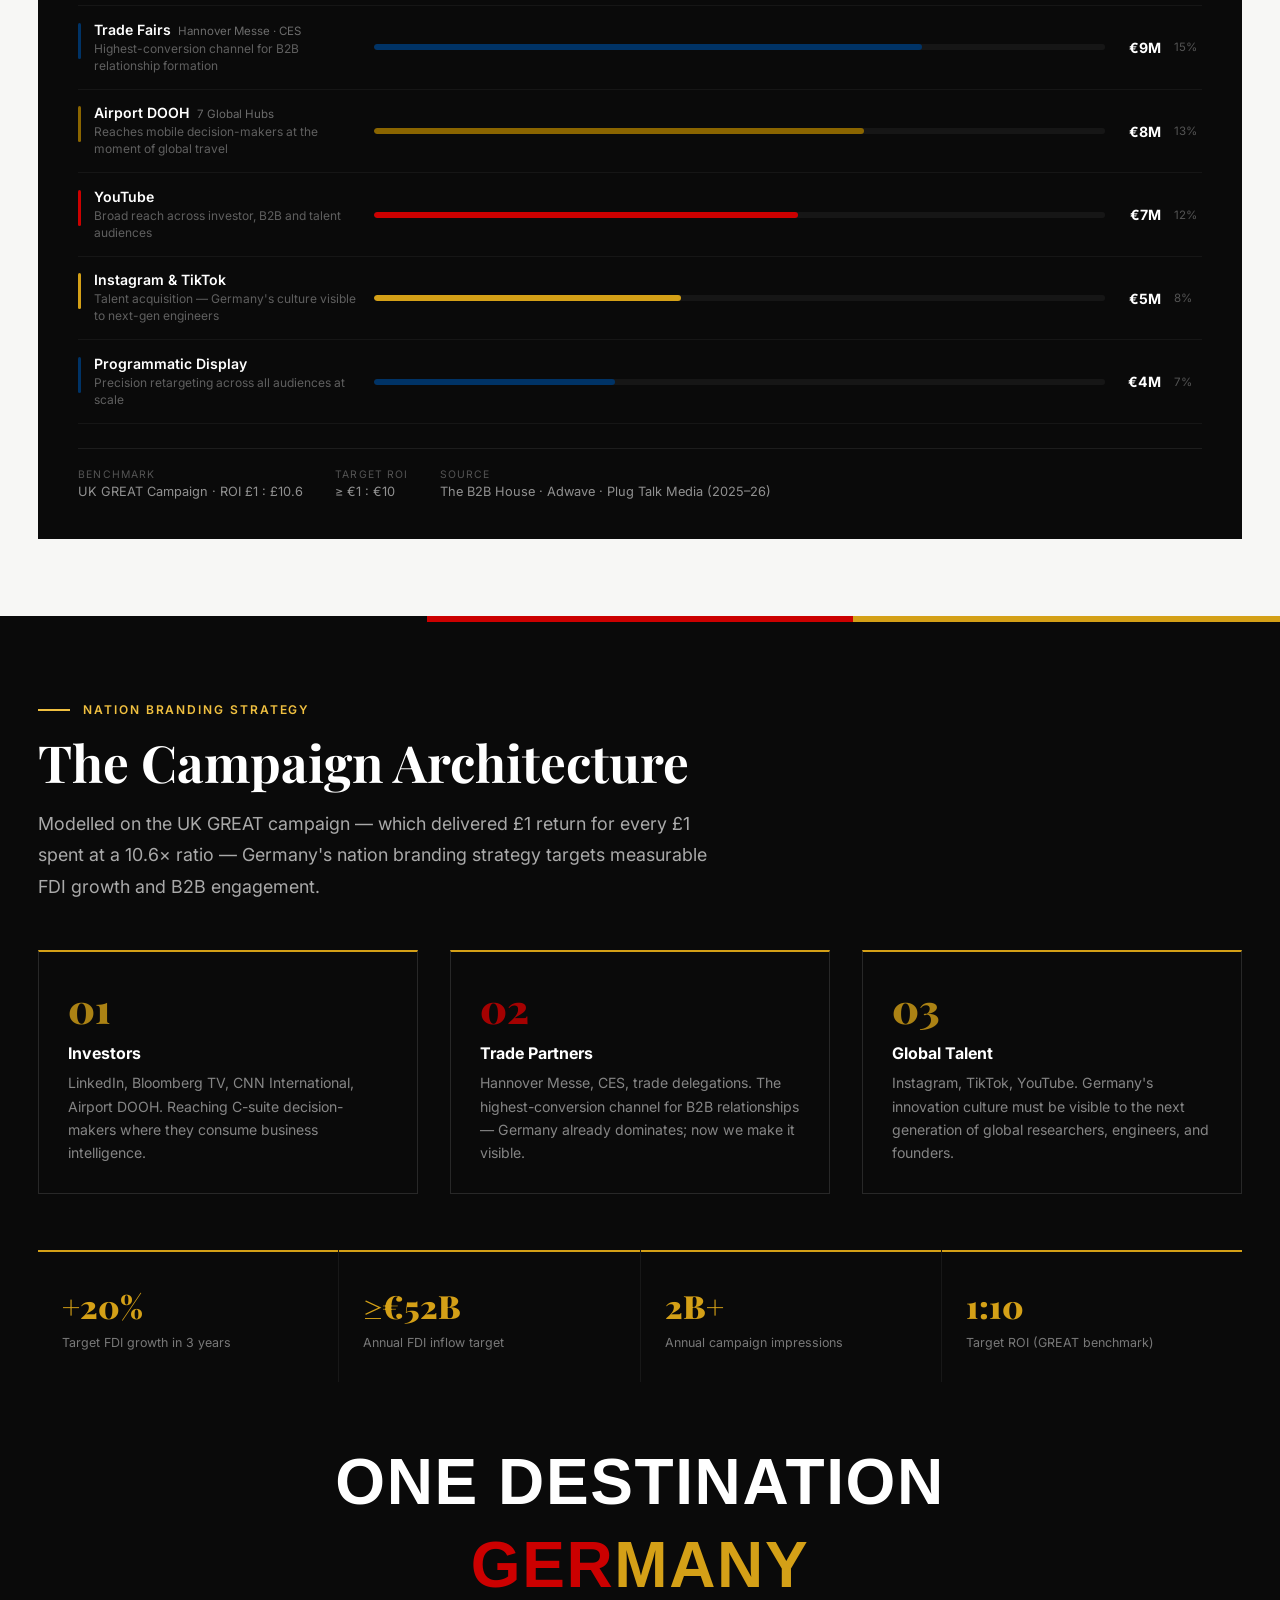
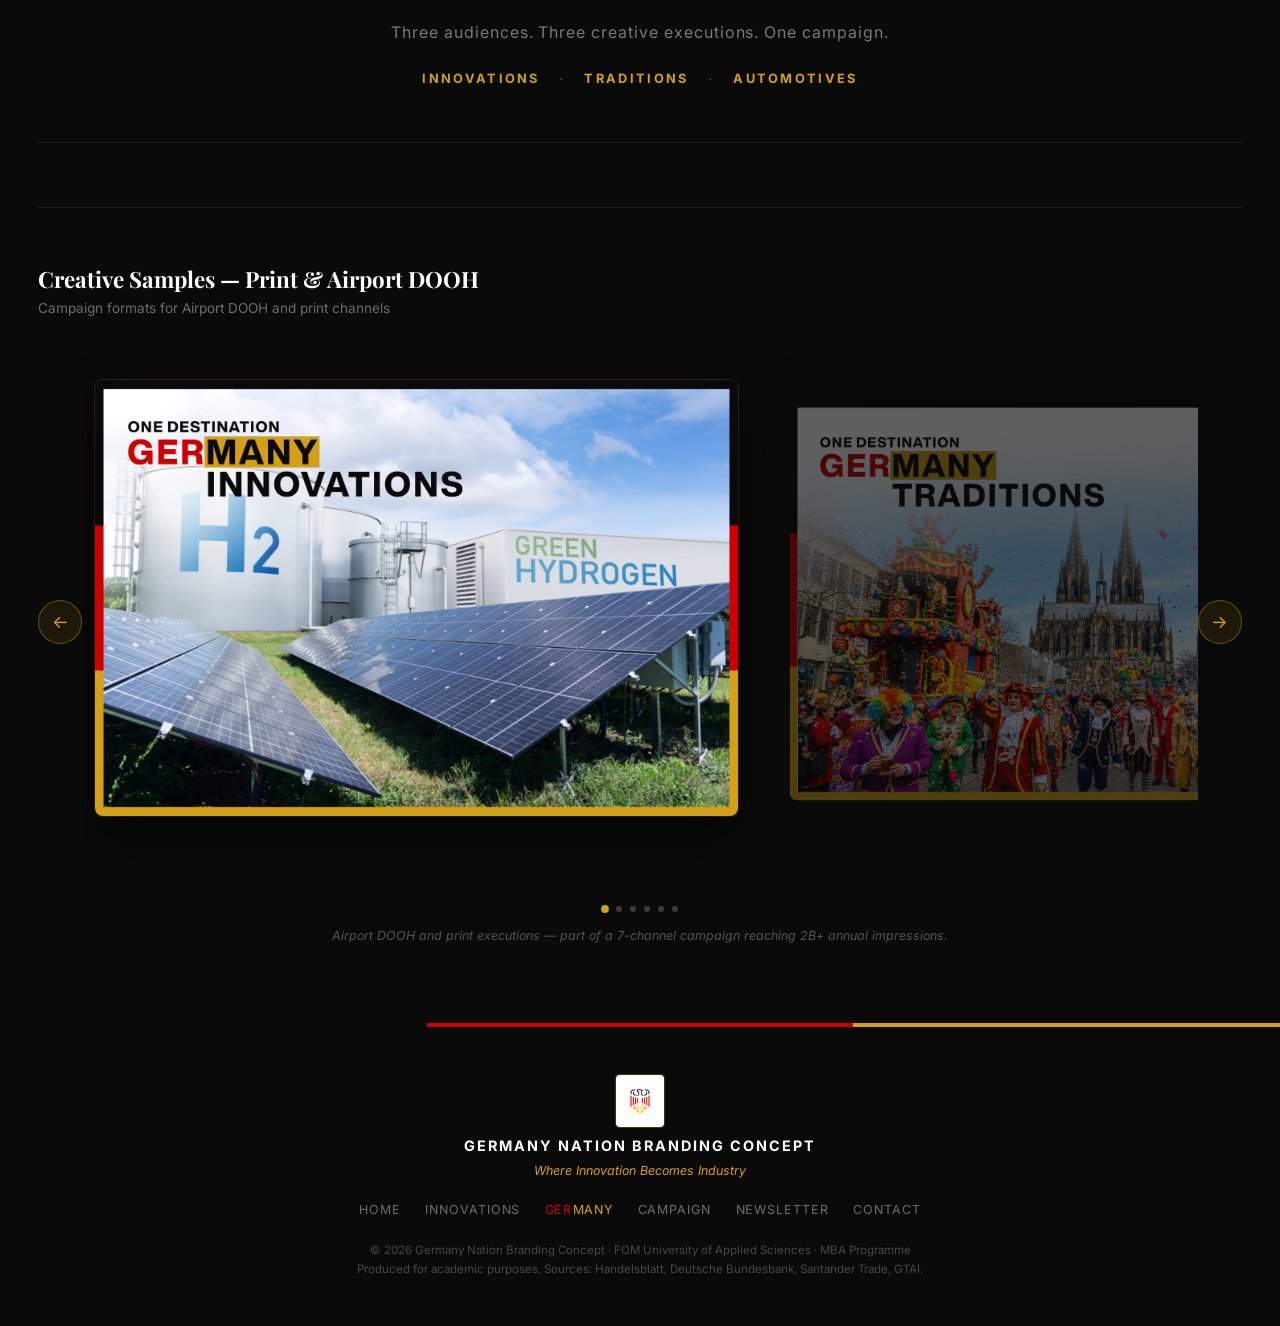
==== commit 733f25fd: "Updates" ====
--- a/campaign.html
+++ b/campaign.html
@@ -35,10 +35,21 @@
         </div>
       </div>
       <div class="nav-dropdown">
+        <a href="education.html" class="nav-link has-dropdown">Education <span class="nav-caret"></span></a>
+        <div class="nav-dropdown__menu">
+          <a href="education.html#universities">Universities</a>
+          <a href="education.html#research">Research Networks</a>
+          <a href="education.html#scholarships">Scholarships</a>
+          <a href="education.html#studentlife">Student Life</a>
+        </div>
+      </div>
+      <div class="nav-dropdown">
         <a href="germany.html" class="nav-link has-dropdown"><span class="brand-ger">GER</span><span class="brand-many">MANY</span> <span class="nav-caret"></span></a>
         <div class="nav-dropdown__menu">
           <a href="germany.html#innovations"><span class="brand-ger">GER</span><span class="brand-many">MANY</span> Innovations</a>
           <a href="germany.html#traditions"><span class="brand-ger">GER</span><span class="brand-many">MANY</span> Traditions</a>
+          <a href="germany.html#education"><span class="brand-ger">GER</span><span class="brand-many">MANY</span> Education</a>
+          <a href="germany.html#landscapes"><span class="brand-ger">GER</span><span class="brand-many">MANY</span> Landscapes</a>
           <a href="germany.html#automotives"><span class="brand-ger">GER</span><span class="brand-many">MANY</span> Automotives</a>
         </div>
       </div>
--- a/style.css
+++ b/style.css
@@ -542,6 +542,15 @@
 }
 .company-card:hover { box-shadow: 0 8px 32px rgba(0,0,0,0.1); border-color: var(--gold); }
 .company-card.featured { border-top: 3px solid var(--gold); }
+.company-card__photo {
+  margin: -1.8rem -1.8rem 1.4rem;
+  height: 200px; overflow: hidden; border-radius: 8px 8px 0 0;
+}
+.company-card__photo img {
+  width: 100%; height: 100%; object-fit: cover;
+  display: block; transition: transform 0.4s ease;
+}
+.company-card:hover .company-card__photo img { transform: scale(1.04); }
 .company-card__header {
   display: flex; align-items: flex-start; gap: 1rem;
   margin-bottom: 1rem; flex-wrap: wrap;
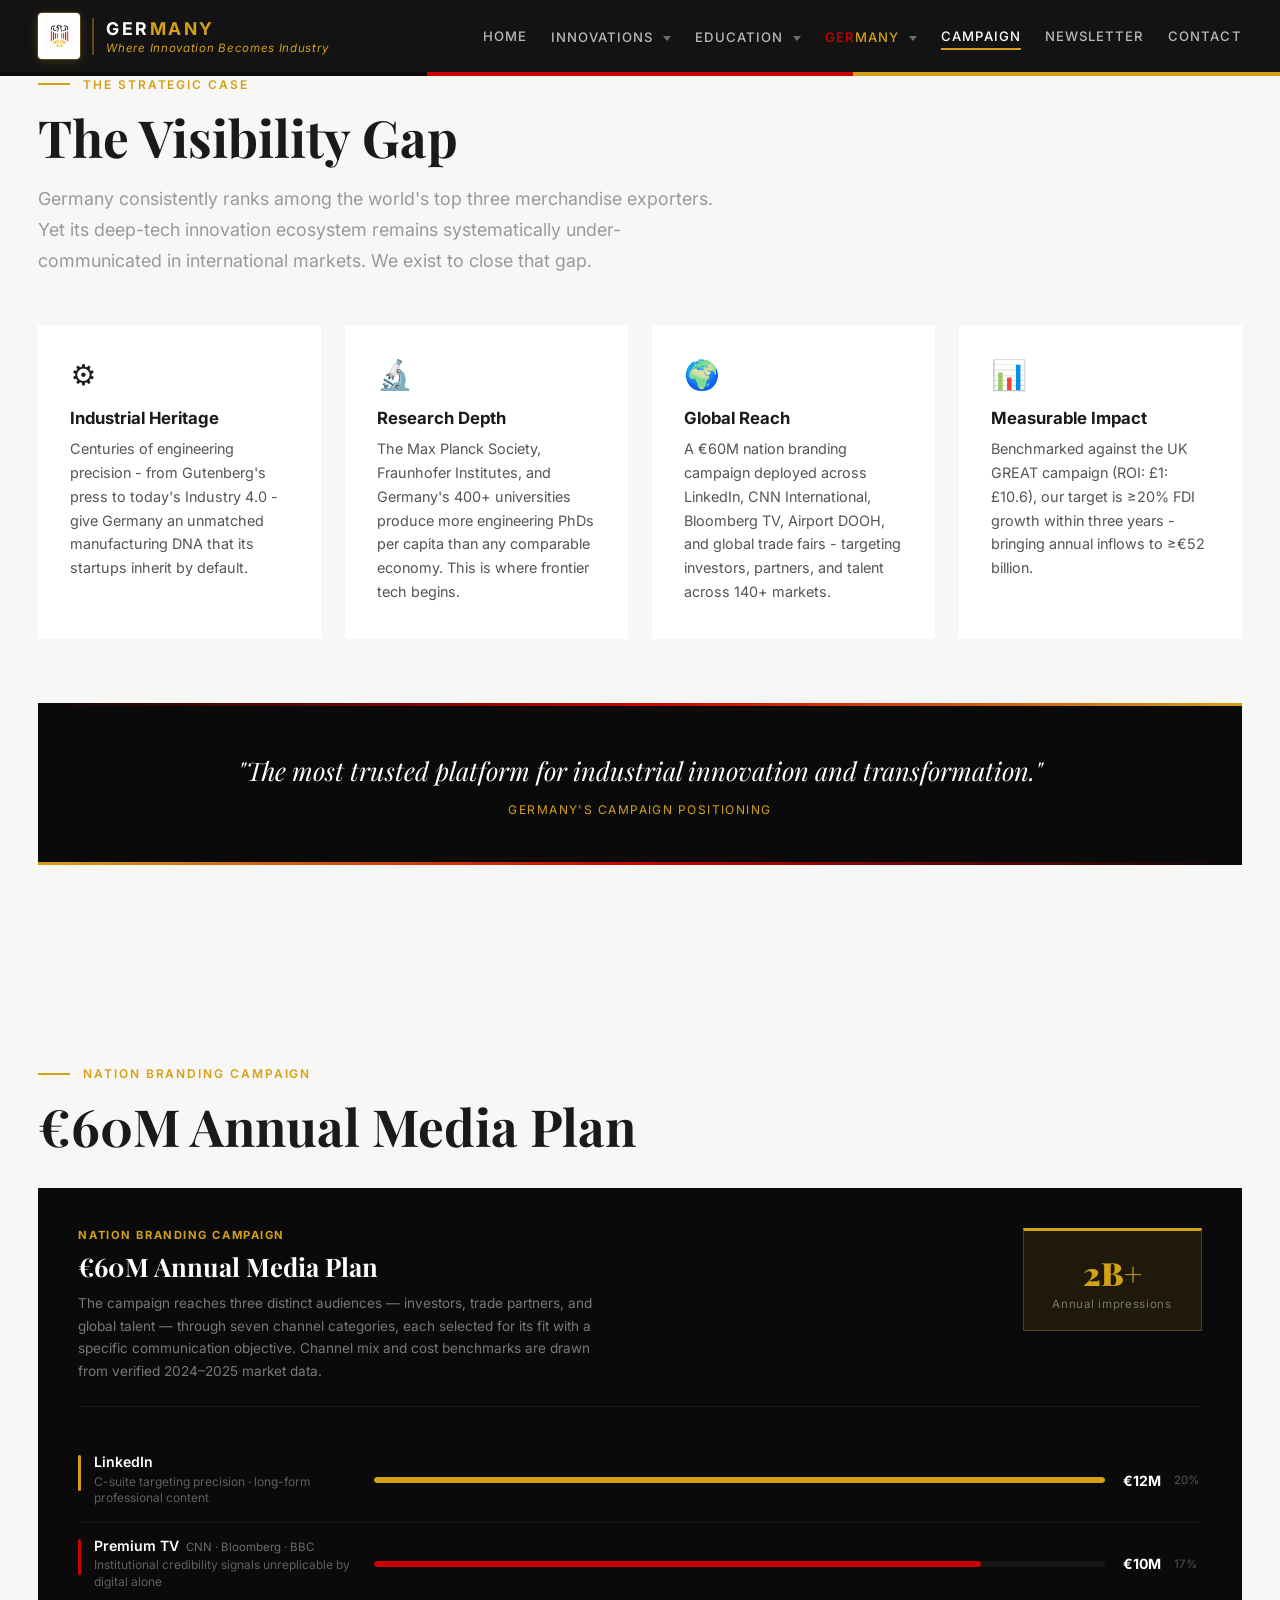
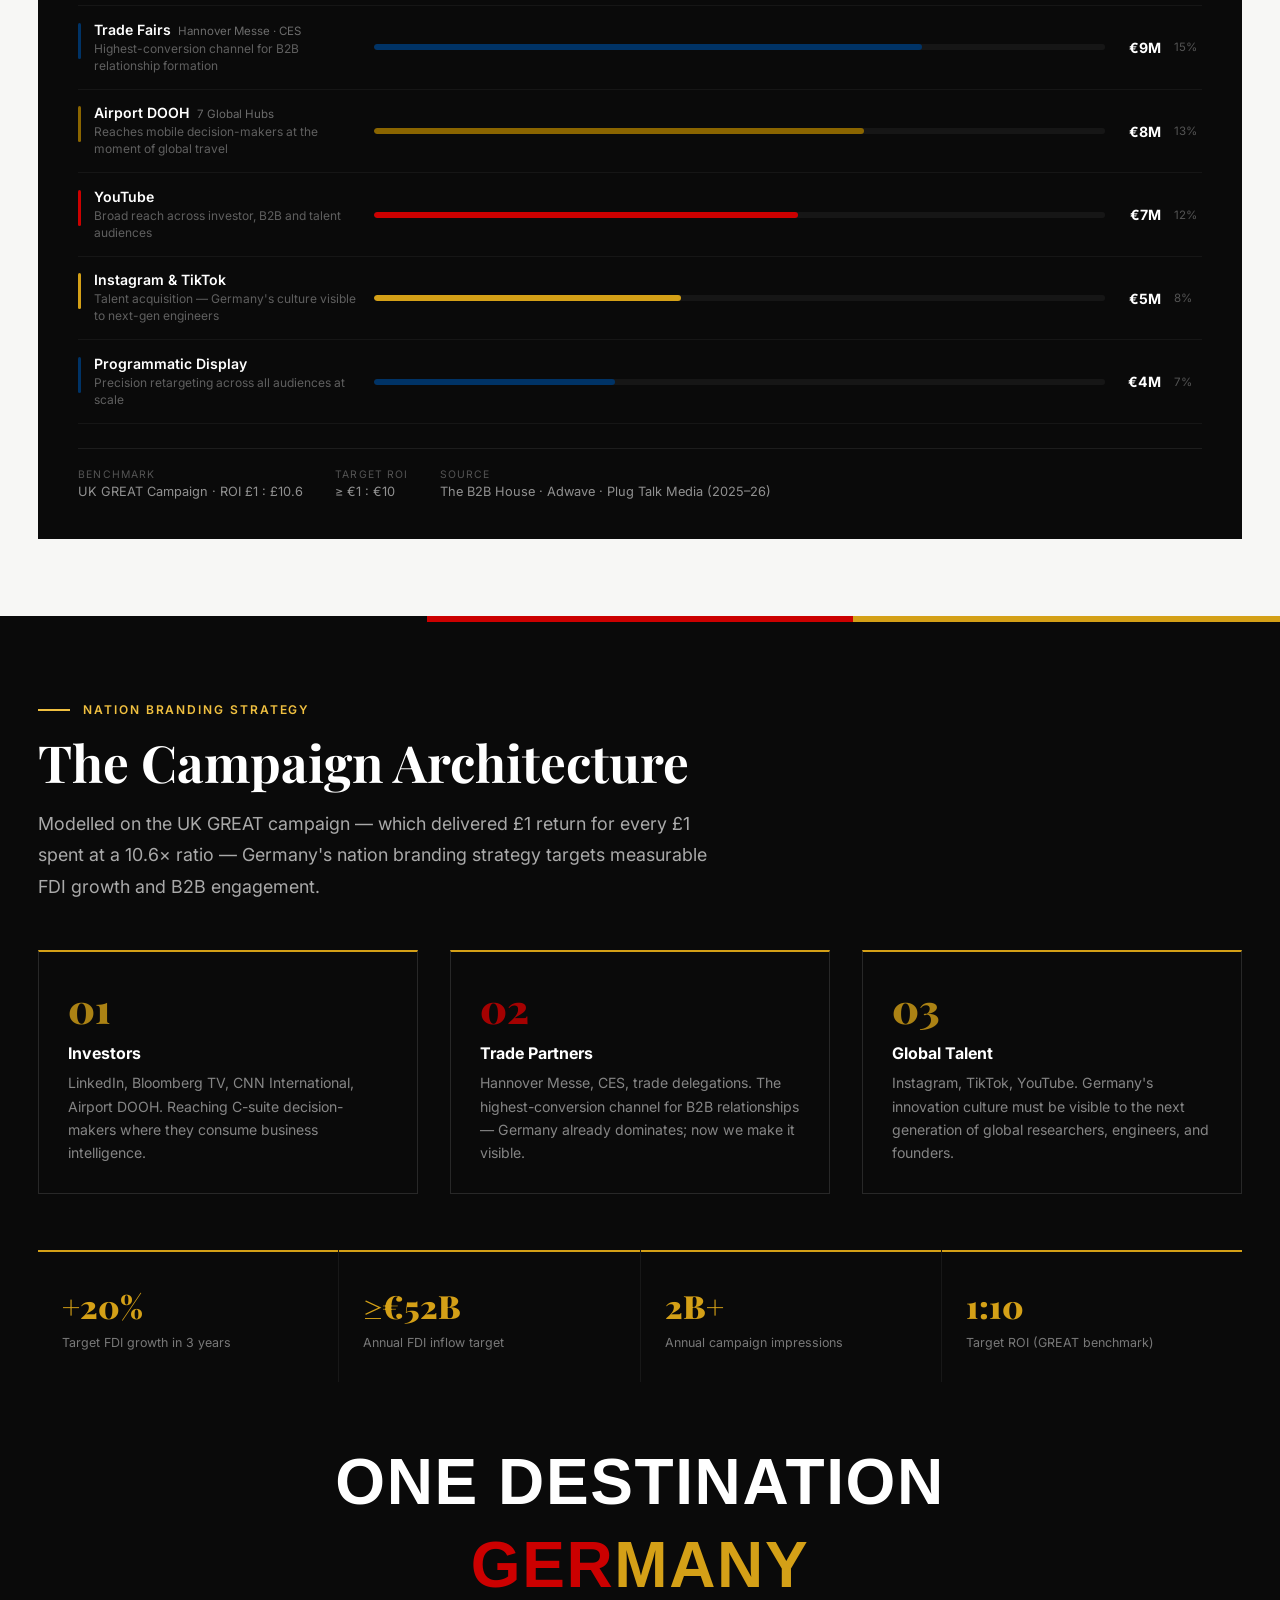
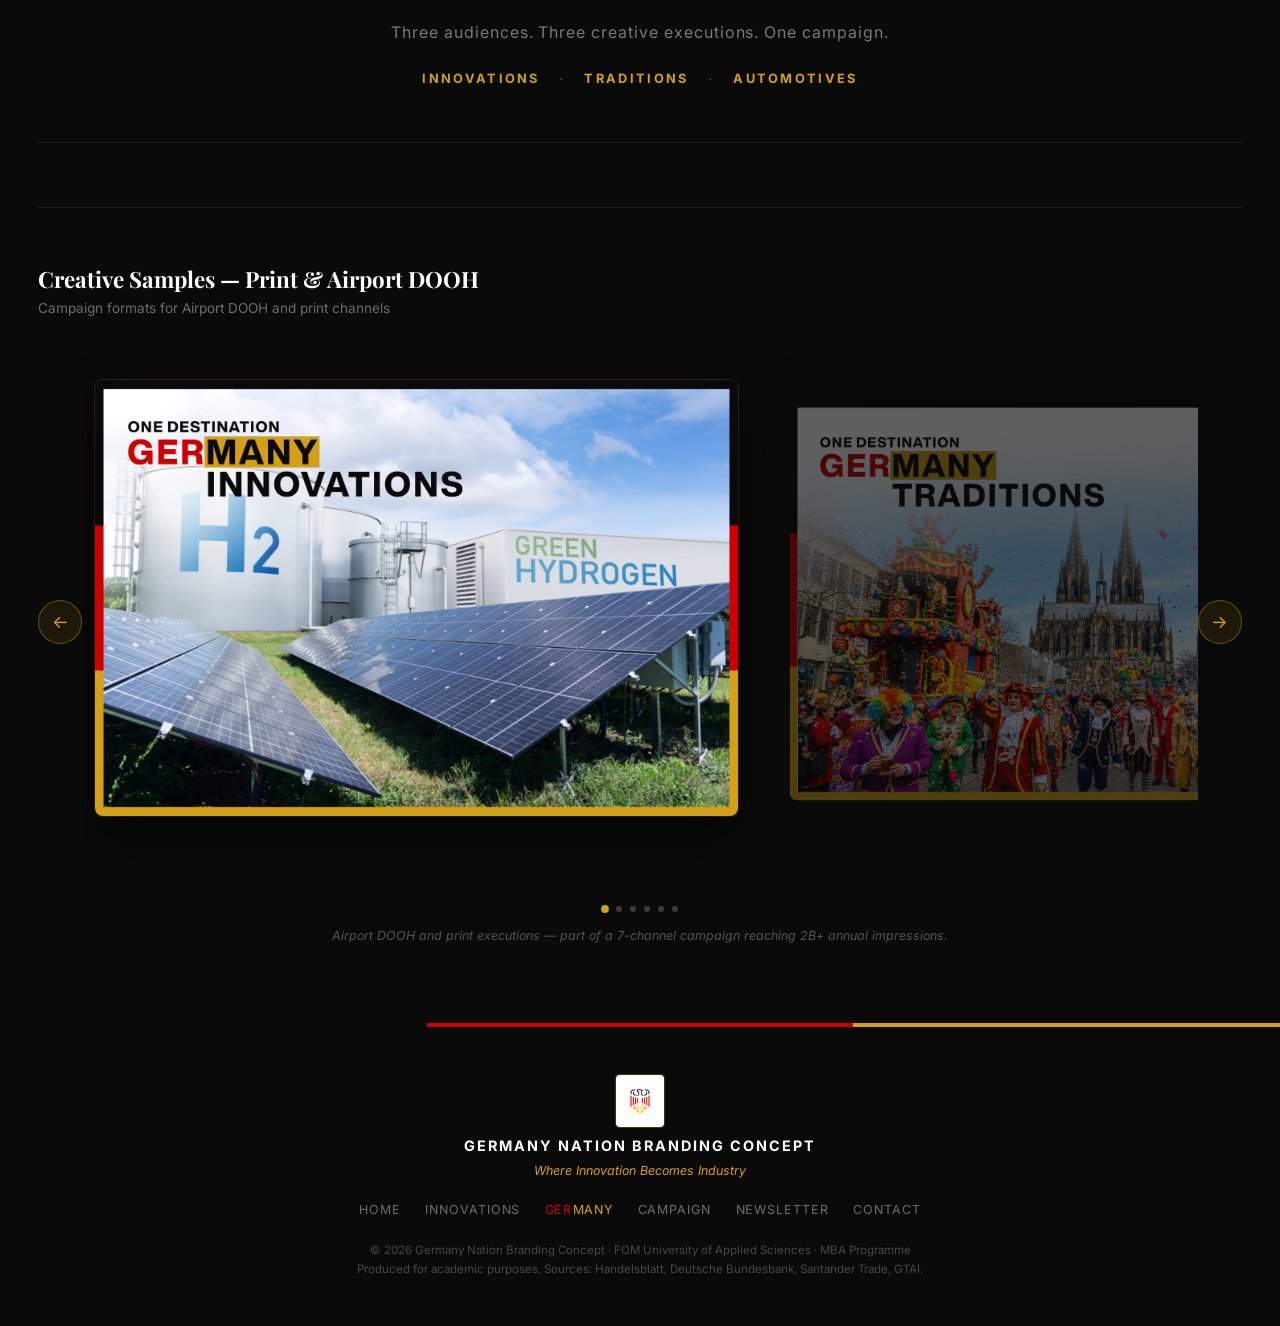
==== commit 66e64fe9: "Updates" ====
--- a/campaign.html
+++ b/campaign.html
@@ -18,7 +18,7 @@
   <div class="navbar__inner">
     <a href="index.html" class="navbar__logo">
       <img src="images/Adler_modern.png" class="logo-bundesadler" alt="Bundesadler" />
-      <span class="logo-text">GERMANY<span class="logo-sub">Where Innovation Becomes Industry</span></span>
+      <span class="logo-text">GER<span class="logo-many">MANY</span><span class="logo-sub">Where Innovation Becomes Industry</span></span>
     </a>
 
         <nav class="navbar__links" id="navLinks">
--- a/style.css
+++ b/style.css
@@ -77,19 +77,20 @@
   box-shadow: 0 0 0 2px var(--gold), 0 4px 20px rgba(212,160,23,0.4);
 }
 .logo-text {
-  font-size: 1rem; letter-spacing: 0.14em; color: var(--white);
+  font-size: 1.1rem; letter-spacing: 0.14em; color: var(--white);
   text-transform: uppercase;
   border-left: 2px solid rgba(212,160,23,0.4);
   padding-left: 0.75rem;
 }
+.logo-many { color: var(--gold); }
 .logo-sub {
-  color: var(--gold); font-weight: 400; font-size: 0.62rem;
+  color: var(--gold); font-weight: 400; font-size: 0.72rem;
   display: block; letter-spacing: 0.06em;
   text-transform: none; margin-top: 2px;
   font-style: italic;
 }
 
-.navbar__links { display: flex; align-items: center; gap: 2rem; }
+.navbar__links { display: flex; align-items: center; gap: 1.5rem; }
 .nav-link {
   font-size: 0.82rem; font-weight: 500; letter-spacing: 0.08em;
   color: rgba(255,255,255,0.7); text-transform: uppercase;
